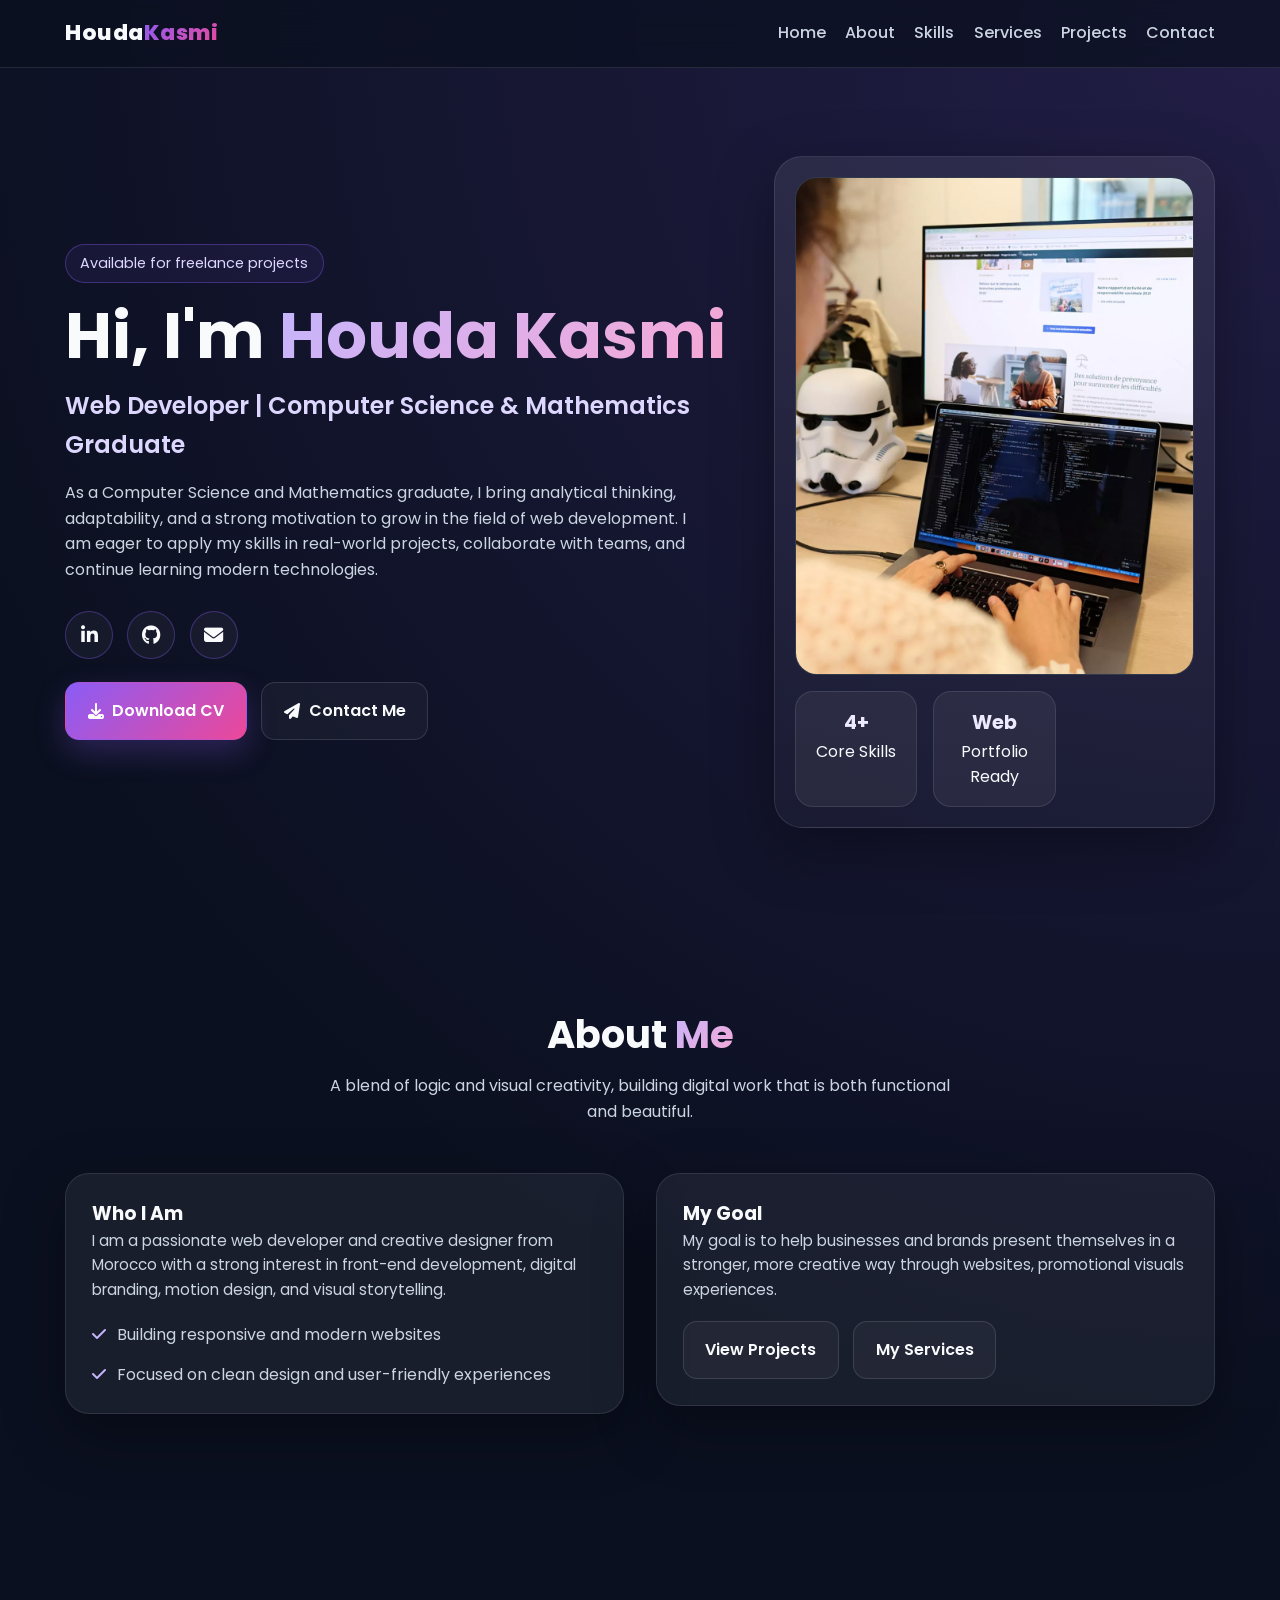
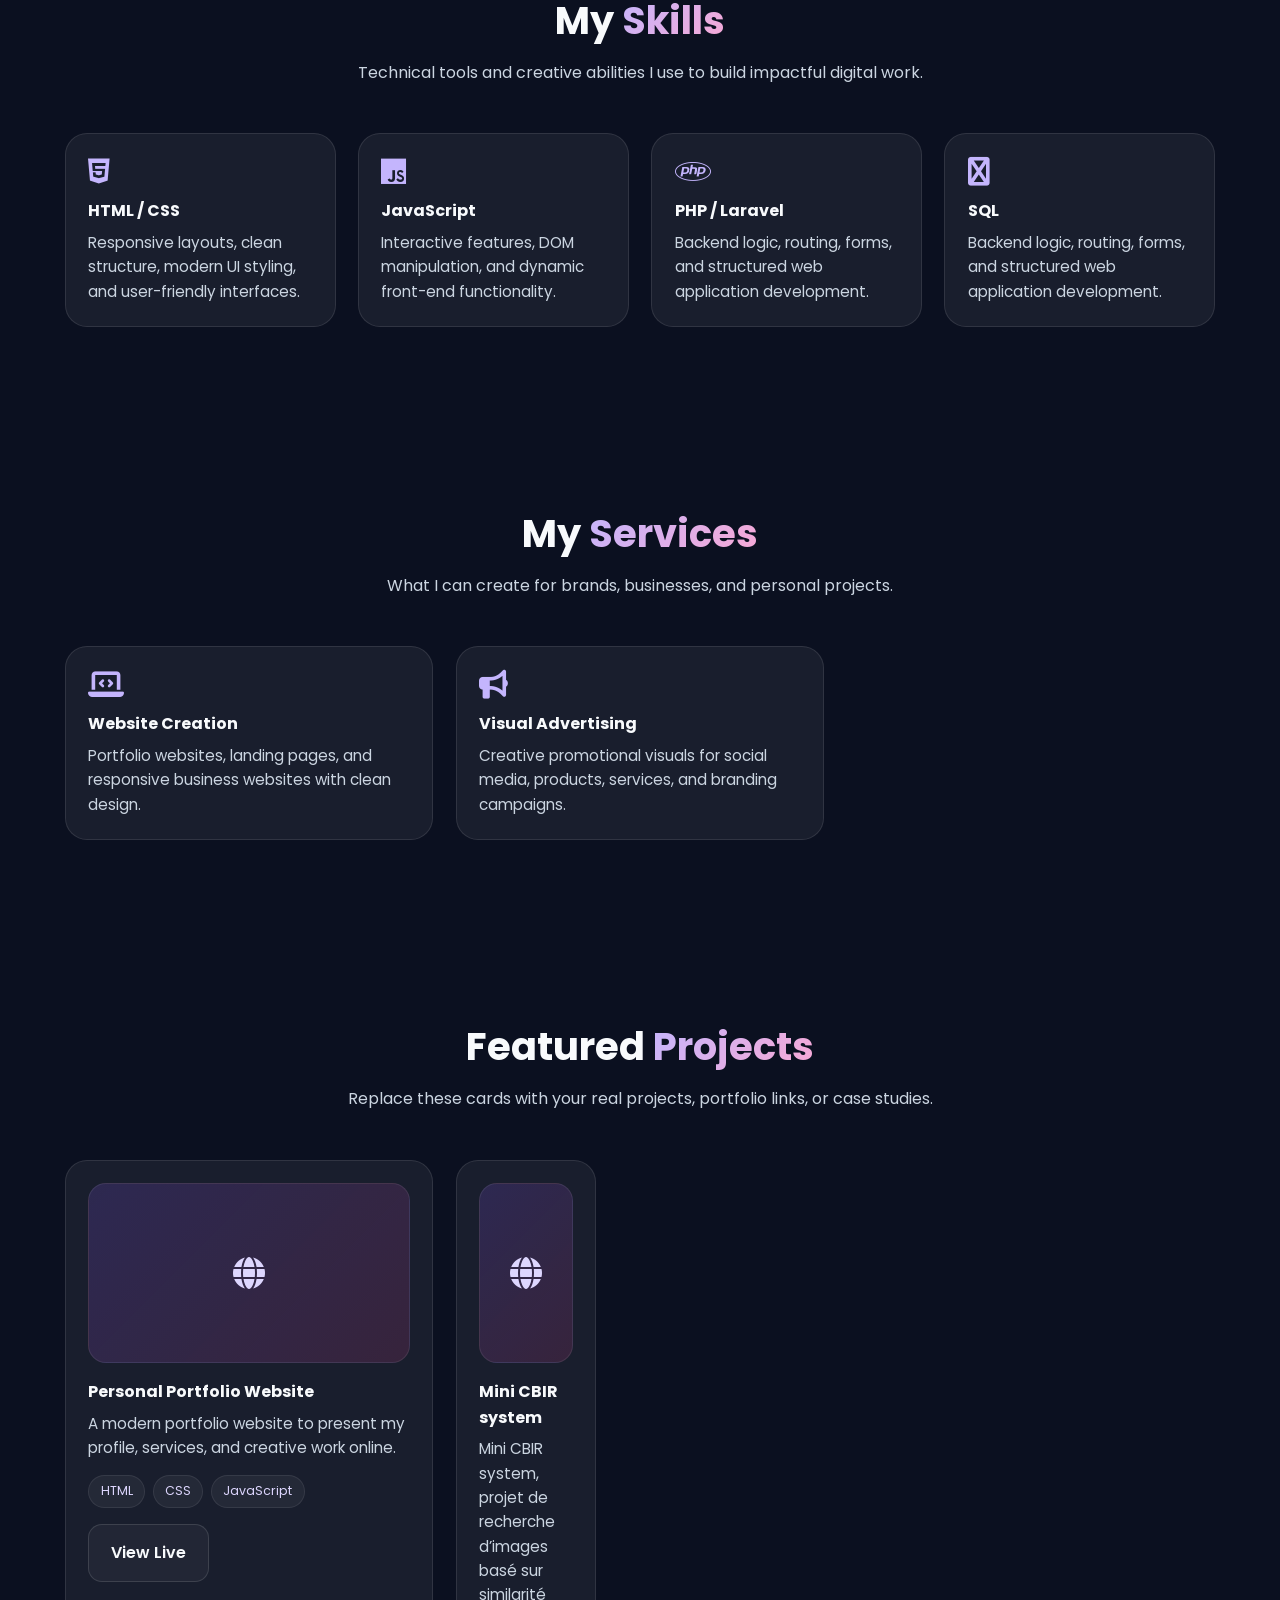
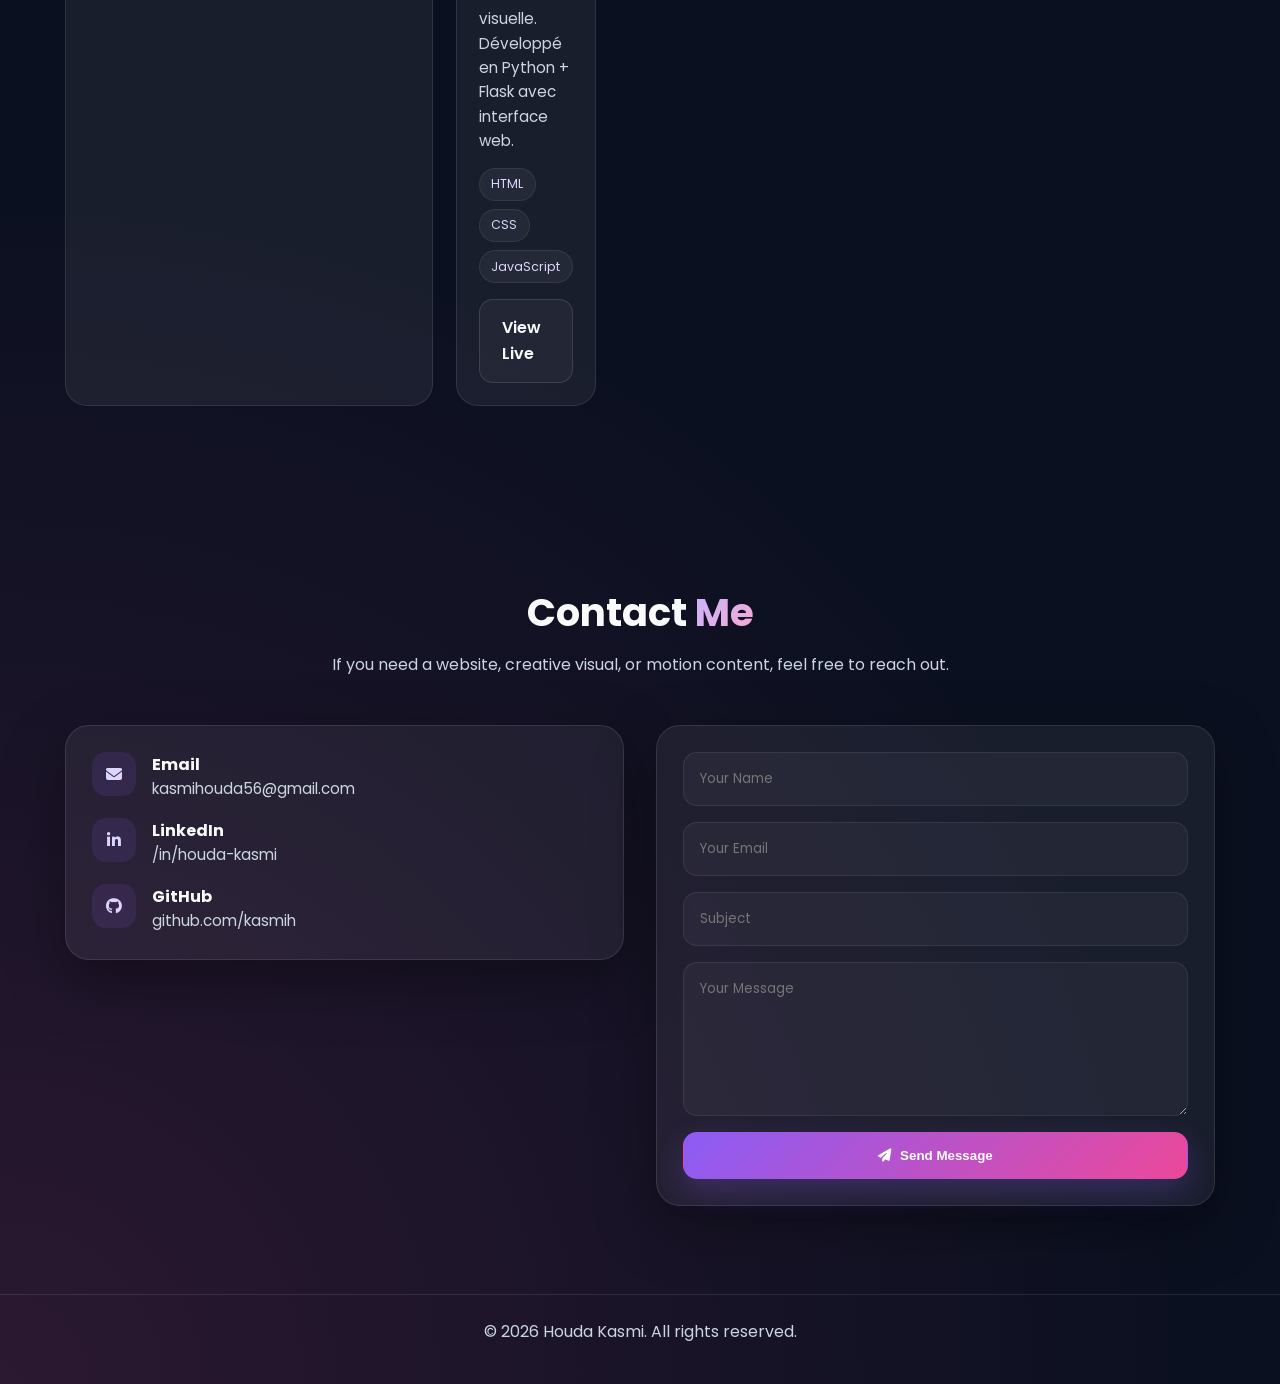
==== index.html @ d80851c8 "Update index.html" ====
<!DOCTYPE html>
<html lang="en">
<head>
  <meta charset="UTF-8" />
  <meta name="viewport" content="width=device-width, initial-scale=1.0" />
  <title>Houda Kasmi | Portfolio</title>
  <link rel="preconnect" href="https://fonts.googleapis.com">
  <link rel="preconnect" href="https://fonts.gstatic.com" crossorigin>
  <link href="https://fonts.googleapis.com/css2?family=Poppins:wght@300;400;500;600;700;800&display=swap" rel="stylesheet">
  <link rel="stylesheet" href="https://cdnjs.cloudflare.com/ajax/libs/font-awesome/6.5.2/css/all.min.css" />
  <style>
    :root {
      --bg: #0b1020;
      --bg-soft: #141b34;
      --card: rgba(255,255,255,0.06);
      --text: #f8fafc;
      --muted: #cbd5e1;
      --accent: #8b5cf6;
      --accent-2: #ec4899;
      --line: rgba(255,255,255,0.1);
      --shadow: 0 20px 60px rgba(0,0,0,0.35);
    }

    * { margin: 0; padding: 0; box-sizing: border-box; }
    html { scroll-behavior: smooth; }
    body {
      font-family: 'Poppins', sans-serif;
      background: radial-gradient(circle at top right, rgba(139,92,246,0.18), transparent 30%),
                  radial-gradient(circle at bottom left, rgba(236,72,153,0.14), transparent 25%),
                  var(--bg);
      color: var(--text);
      line-height: 1.6;
    }

    a { color: inherit; text-decoration: none; }
    img { max-width: 100%; display: block; }

    .container {
      width: min(1150px, 92%);
      margin: 0 auto;
    }

    header {
      position: sticky;
      top: 0;
      z-index: 1000;
      backdrop-filter: blur(14px);
      background: rgba(11,16,32,0.75);
      border-bottom: 1px solid var(--line);
    }

    .navbar {
      display: flex;
      align-items: center;
      justify-content: space-between;
      padding: 1rem 0;
    }

    .logo {
      font-size: 1.35rem;
      font-weight: 800;
      letter-spacing: 0.5px;
    }

    .logo span {
      background: linear-gradient(135deg, var(--accent), var(--accent-2));
      -webkit-background-clip: text;
      -webkit-text-fill-color: transparent;
    }

    nav {
      display: flex;
      gap: 1.2rem;
      flex-wrap: wrap;
    }

    nav a {
      color: var(--muted);
      font-weight: 500;
      transition: 0.3s ease;
    }

    nav a:hover,
    nav a.active {
      color: var(--text);
    }

    section {
      padding: 5.5rem 0;
    }

    .hero {
      min-height: 90vh;
      display: grid;
      grid-template-columns: 1.2fr 0.8fr;
      gap: 3rem;
      align-items: center;
    }

    .eyebrow {
      display: inline-block;
      padding: 0.45rem 0.9rem;
      border: 1px solid rgba(139,92,246,0.35);
      border-radius: 999px;
      color: #ddd6fe;
      background: rgba(139,92,246,0.08);
      font-size: 0.9rem;
      margin-bottom: 1.1rem;
    }

    .hero h1 {
      font-size: clamp(2.2rem, 5vw, 4.5rem);
      line-height: 1.1;
      margin-bottom: 1rem;
    }

    .hero h1 span,
    .gradient-text {
      background: linear-gradient(135deg, #c4b5fd, #f9a8d4);
      -webkit-background-clip: text;
      -webkit-text-fill-color: transparent;
    }

    .hero h3 {
      font-size: clamp(1.1rem, 2vw, 1.5rem);
      color: #ddd6fe;
      font-weight: 600;
      margin-bottom: 1rem;
    }

    .hero p {
      color: var(--muted);
      max-width: 650px;
      margin-bottom: 1.8rem;
      font-size: 1rem;
    }

    .hero-card {
      background: linear-gradient(180deg, rgba(255,255,255,0.08), rgba(255,255,255,0.03));
      border: 1px solid var(--line);
      border-radius: 28px;
      padding: 1.25rem;
      box-shadow: var(--shadow);
    }

    .hero-image {
      aspect-ratio: 4 / 5;
      border-radius: 22px;
      overflow: hidden;
      background: #1e293b;
      border: 1px solid rgba(255,255,255,0.08);
    }

    .hero-image img {
      width: 100%;
      height: 100%;
      object-fit: cover;
    }

    .stats {
      display: grid;
      grid-template-columns: repeat(3, 1fr);
      gap: 1rem;
      margin-top: 1rem;
    }

    .stat {
      background: var(--card);
      border: 1px solid var(--line);
      border-radius: 18px;
      padding: 1rem;
      text-align: center;
    }

    .stat strong {
      display: block;
      font-size: 1.2rem;
      color: #ede9fe;
    }

    .socials, .btn-group {
      display: flex;
      gap: 0.9rem;
      flex-wrap: wrap;
    }

    .socials { margin-bottom: 1.4rem; }

    .socials a {
      width: 48px;
      height: 48px;
      display: inline-flex;
      align-items: center;
      justify-content: center;
      border-radius: 50%;
      border: 1px solid rgba(139,92,246,0.35);
      background: rgba(255,255,255,0.04);
      transition: 0.3s ease;
      font-size: 1.2rem;
    }

    .socials a:hover {
      transform: translateY(-3px);
      background: linear-gradient(135deg, var(--accent), var(--accent-2));
      border-color: transparent;
    }

    .btn {
      display: inline-flex;
      align-items: center;
      justify-content: center;
      gap: 0.55rem;
      padding: 0.95rem 1.35rem;
      border-radius: 14px;
      font-weight: 600;
      border: 1px solid transparent;
      transition: 0.3s ease;
      cursor: pointer;
    }

    .btn-primary {
      background: linear-gradient(135deg, var(--accent), var(--accent-2));
      color: white;
      box-shadow: 0 12px 30px rgba(139,92,246,0.25);
    }

    .btn-primary:hover {
      transform: translateY(-2px);
      box-shadow: 0 18px 35px rgba(139,92,246,0.35);
    }

    .btn-secondary {
      border-color: rgba(255,255,255,0.12);
      background: rgba(255,255,255,0.04);
      color: var(--text);
    }

    .btn-secondary:hover {
      transform: translateY(-2px);
      border-color: rgba(139,92,246,0.35);
    }

    .section-title {
      text-align: center;
      margin-bottom: 3rem;
    }

    .section-title h2 {
      font-size: clamp(1.8rem, 3vw, 2.8rem);
      margin-bottom: 0.5rem;
    }

    .section-title p {
      color: var(--muted);
      max-width: 650px;
      margin: 0 auto;
    }

    .about-grid,
    .contact-grid {
      display: grid;
      grid-template-columns: 1fr 1fr;
      gap: 2rem;
      align-items: start;
    }

    .card {
      background: var(--card);
      border: 1px solid var(--line);
      border-radius: 24px;
      padding: 1.6rem;
      box-shadow: var(--shadow);
    }

    .about-list {
      display: grid;
      gap: 0.9rem;
      margin-top: 1.25rem;
    }

    .about-list li {
      list-style: none;
      color: var(--muted);
      display: flex;
      gap: 0.7rem;
      align-items: flex-start;
    }

    .about-list i { color: #c4b5fd; margin-top: 0.25rem; }

    .skills-grid,
    .services-grid,
    .projects-grid {
      display: grid;
      gap: 1.4rem;
    }

    .skills-grid { grid-template-columns: repeat(4, 1fr); }
    .services-grid { grid-template-columns: repeat(3, 1fr); }
    .projects-grid { grid-template-columns: repeat(3, 1fr); }

    .skill,
    .service,
    .project {
      background: var(--card);
      border: 1px solid var(--line);
      border-radius: 22px;
      padding: 1.4rem;
      transition: 0.3s ease;
    }

    .skill:hover,
    .service:hover,
    .project:hover {
      transform: translateY(-6px);
      border-color: rgba(139,92,246,0.28);
    }

    .skill i,
    .service i {
      font-size: 1.8rem;
      margin-bottom: 0.8rem;
      color: #c4b5fd;
    }

    .skill h4,
    .service h4,
    .project h4 {
      margin-bottom: 0.45rem;
    }

    .skill p,
    .service p,
    .project p,
    .contact-info p,
    .card p {
      color: var(--muted);
      font-size: 0.95rem;
    }

    .project .project-top {
      height: 180px;
      border-radius: 18px;
      background: linear-gradient(135deg, rgba(139,92,246,0.18), rgba(236,72,153,0.14));
      border: 1px solid rgba(255,255,255,0.08);
      display: flex;
      align-items: center;
      justify-content: center;
      margin-bottom: 1rem;
      font-size: 2rem;
      color: #ddd6fe;
    }

    .project-tags {
      display: flex;
      flex-wrap: wrap;
      gap: 0.5rem;
      margin: 0.9rem 0 1rem;
    }

    .tag {
      padding: 0.35rem 0.7rem;
      border-radius: 999px;
      font-size: 0.78rem;
      background: rgba(255,255,255,0.05);
      border: 1px solid rgba(255,255,255,0.08);
      color: #ddd6fe;
    }

    .contact-info {
      display: grid;
      gap: 1rem;
    }

    .contact-item {
      display: flex;
      gap: 1rem;
      align-items: flex-start;
    }

    .contact-item i {
      width: 44px;
      height: 44px;
      display: inline-flex;
      align-items: center;
      justify-content: center;
      border-radius: 14px;
      background: rgba(139,92,246,0.12);
      color: #ddd6fe;
      flex-shrink: 0;
    }

    .contact-form {
      display: grid;
      gap: 1rem;
    }

    .contact-form input,
    .contact-form textarea {
      width: 100%;
      padding: 1rem;
      border-radius: 14px;
      border: 1px solid rgba(255,255,255,0.08);
      background: rgba(255,255,255,0.04);
      color: var(--text);
      font-family: inherit;
      outline: none;
    }

    .contact-form input:focus,
    .contact-form textarea:focus {
      border-color: rgba(139,92,246,0.45);
    }

    footer {
      border-top: 1px solid var(--line);
      padding: 1.5rem 0 2.5rem;
      color: var(--muted);
      text-align: center;
    }

    @media (max-width: 992px) {
      .hero,
      .about-grid,
      .contact-grid,
      .skills-grid,
      .services-grid,
      .projects-grid {
        grid-template-columns: 1fr 1fr;
      }

      .hero { gap: 2rem; }
    }

    @media (max-width: 768px) {
      nav { display: none; }

      .hero,
      .about-grid,
      .contact-grid,
      .skills-grid,
      .services-grid,
      .projects-grid,
      .stats {
        grid-template-columns: 1fr;
      }

      .hero {
        min-height: auto;
        padding-top: 1rem;
      }

      .hero-card { order: -1; }

      section { padding: 4rem 0; }
    }
  </style>
</head>
<body>
  <header>
    <div class="container navbar">
      <a href="#home" class="logo">Houda<span>Kasmi</span></a>
      <nav>
        <a href="#home">Home</a>
        <a href="#about">About</a>
        <a href="#skills">Skills</a>
        <a href="#services">Services</a>
        <a href="#projects">Projects</a>
        <a href="#contact">Contact</a>
      </nav>
    </div>
  </header>

  <main>
    <section class="container hero" id="home">
      <div>
        <span class="eyebrow">Available for freelance projects</span>
        <h1>Hi, I'm <span>Houda Kasmi</span></h1>
        <h3>Web Developer | Computer Science & Mathematics Graduate</h3>
        <p>
          As a Computer Science and Mathematics graduate, I bring analytical thinking, adaptability,
           and a strong motivation to grow in the field of web development. I am eager to apply my skills
            in real-world projects, collaborate with teams, and continue learning modern technologies.
        </p>

        <div class="socials">
          <a href="https://www.linkedin.com/" target="_blank" rel="noopener noreferrer" aria-label="LinkedIn"><i class="fa-brands fa-linkedin-in"></i></a>
          <a href="https://github.com/kasmih" target="_blank" rel="noopener noreferrer" aria-label="GitHub"><i class="fa-brands fa-github"></i></a>
          <a href="kasmi.hoda@gmail.com" aria-label="Email"><i class="fa-solid fa-envelope"></i></a>
        </div>

        <div class="btn-group">
          <a href="kasmihouda-CV.pdf" download="kasmihouda-CV.pdf" class="btn btn-primary">
            <i class="fa-solid fa-download"></i> Download CV
          </a>
          <a href="#contact" class="btn btn-secondary">
            <i class="fa-solid fa-paper-plane"></i> Contact Me
          </a>
        </div>
      </div>

      <div class="hero-card">
        <div class="hero-image">
          <img src="image.jpg" alt="Houda">
        </div>
        <div class="stats">
          <div class="stat">
            <strong>4+</strong>
            <span>Core Skills</span>
          </div>
          
          <div class="stat">
            <strong>Web</strong>
            <span>Portfolio Ready</span>
          </div>
        </div>
      </div>
    </section>

    <section id="about">
      <div class="container">
        <div class="section-title">
          <h2>About <span class="gradient-text">Me</span></h2>
          <p>A blend of logic and visual creativity, building digital work that is both functional and beautiful.</p>
        </div>

        <div class="about-grid">
          <div class="card">
            <h3>Who I Am</h3>
            <p>
              I am a passionate web developer and creative designer from Morocco with a strong interest in
              front-end development, digital branding, motion design, and visual storytelling.
            </p>
            <ul class="about-list">
              <li><i class="fa-solid fa-check"></i> Building responsive and modern websites</li>
              <li><i class="fa-solid fa-check"></i> Focused on clean design and user-friendly experiences</li>
            </ul>
          </div>

          <div class="card">
            <h3>My Goal</h3>
            <p>
              My goal is to help businesses and brands present themselves in a stronger, more creative way through
              websites, promotional visuals experiences.
            </p>
            <div class="btn-group" style="margin-top: 1.2rem;">
              <a href="#projects" class="btn btn-secondary">View Projects</a>
              <a href="#services" class="btn btn-secondary">My Services</a>
            </div>
          </div>
        </div>
      </div>
    </section>

    <section id="skills">
      <div class="container">
        <div class="section-title">
          <h2>My <span class="gradient-text">Skills</span></h2>
          <p>Technical tools and creative abilities I use to build impactful digital work.</p>
        </div>

        <div class="skills-grid">
          <div class="skill">
            <i class="fa-brands fa-html5"></i>
            <h4>HTML / CSS</h4>
            <p>Responsive layouts, clean structure, modern UI styling, and user-friendly interfaces.</p>
          </div>
          <div class="skill">
            <i class="fa-brands fa-js"></i>
            <h4>JavaScript</h4>
            <p>Interactive features, DOM manipulation, and dynamic front-end functionality.</p>
          </div>
          <div class="skill">
            <i class="fa-brands fa-php"></i>
            <h4>PHP / Laravel</h4>
            <p>Backend logic, routing, forms, and structured web application development.</p>
          </div>

          <div class="skill">
            <i class="fa-brands fa-database"></i>
            <h4>SQL</h4>
            <p>Backend logic, routing, forms, and structured web application development.</p>
          </div>
        </div>
      </div>
    </section>

    <section id="services">
      <div class="container">
        <div class="section-title">
          <h2>My <span class="gradient-text">Services</span></h2>
          <p>What I can create for brands, businesses, and personal projects.</p>
        </div>

        <div class="services-grid">
          <div class="service">
            <i class="fa-solid fa-laptop-code"></i>
            <h4>Website Creation</h4>
            <p>Portfolio websites, landing pages, and responsive business websites with clean design.</p>
          </div>
          <div class="service">
            <i class="fa-solid fa-bullhorn"></i>
            <h4>Visual Advertising</h4>
            <p>Creative promotional visuals for social media, products, services, and branding campaigns.</p>
          </div>
          
        </div>
      </div>
    </section>

    <section id="projects">
      <div class="container">
        <div class="section-title">
          <h2>Featured <span class="gradient-text">Projects</span></h2>
          <p>Replace these cards with your real projects, portfolio links, or case studies.</p>
        </div>

        <div class="projects-grid">
          <div class="project">
            <div class="project-top"><i class="fa-solid fa-globe"></i></div>
            <h4>Personal Portfolio Website</h4>
            <p>A modern portfolio website to present my profile, services, and creative work online.</p>
            <div class="project-tags">
              <span class="tag">HTML</span>
              <span class="tag">CSS</span>
              <span class="tag">JavaScript</span>
            </div>
            <a href="https://kasmih.github.io/portfolio/" target="_blank" rel="noopener noreferrer" class="btn btn-secondary">View Live</a>
          </div>

          <div class="projects-grid">
          <div class="project">
            <div class="project-top"><i class="fa-solid fa-globe"></i></div>
            <h4>Mini CBIR system</h4>
            <p>Mini CBIR system, projet de recherche d’images basé sur similarité visuelle. Développé en Python + Flask avec interface web.</p>
            <div class="project-tags">
              <span class="tag">HTML</span>
              <span class="tag">CSS</span>
              <span class="tag">JavaScript</span>
            </div>
            <a href="https://kasmih.github.io/mini-CBIR/" target="_blank" rel="noopener noreferrer" class="btn btn-secondary">View Live</a>
          </div>

        </div>
      </div>
    </section>

    <section id="contact">
      <div class="container">
        <div class="section-title">
          <h2>Contact <span class="gradient-text">Me</span></h2>
          <p>If you need a website, creative visual, or motion content, feel free to reach out.</p>
        </div>

        <div class="contact-grid">
          <div class="card contact-info">
            <div class="contact-item">
              <i class="fa-solid fa-envelope"></i>
              <div>
                <h4>Email</h4>
                <p>kasmihouda56@gmail.com</p>
              </div>
            </div>
            <div class="contact-item">
              <i class="fa-brands fa-linkedin-in"></i>
              <div>
                <h4>LinkedIn</h4>
                <p>/in/houda-kasmi</p>
              </div>
            </div>
            <div class="contact-item">
              <i class="fa-brands fa-github"></i>
              <div>
                <h4>GitHub</h4>
                <p>github.com/kasmih</p>
              </div>
            </div>
          </div>

          <div class="card">
            <form class="contact-form">
              <input type="text" placeholder="Your Name" required>
              <input type="email" placeholder="Your Email" required>
              <input type="text" placeholder="Subject">
              <textarea rows="6" placeholder="Your Message"></textarea>
              <button type="submit" class="btn btn-primary">
                <i class="fa-solid fa-paper-plane"></i> Send Message
              </button>
            </form>
          </div>
        </div>
      </div>
    </section>
  </main>

  <footer>
    <div class="container">
      <p>© 2026 Houda Kasmi. All rights reserved.</p>
    </div>
  </footer>
</body>
</html>
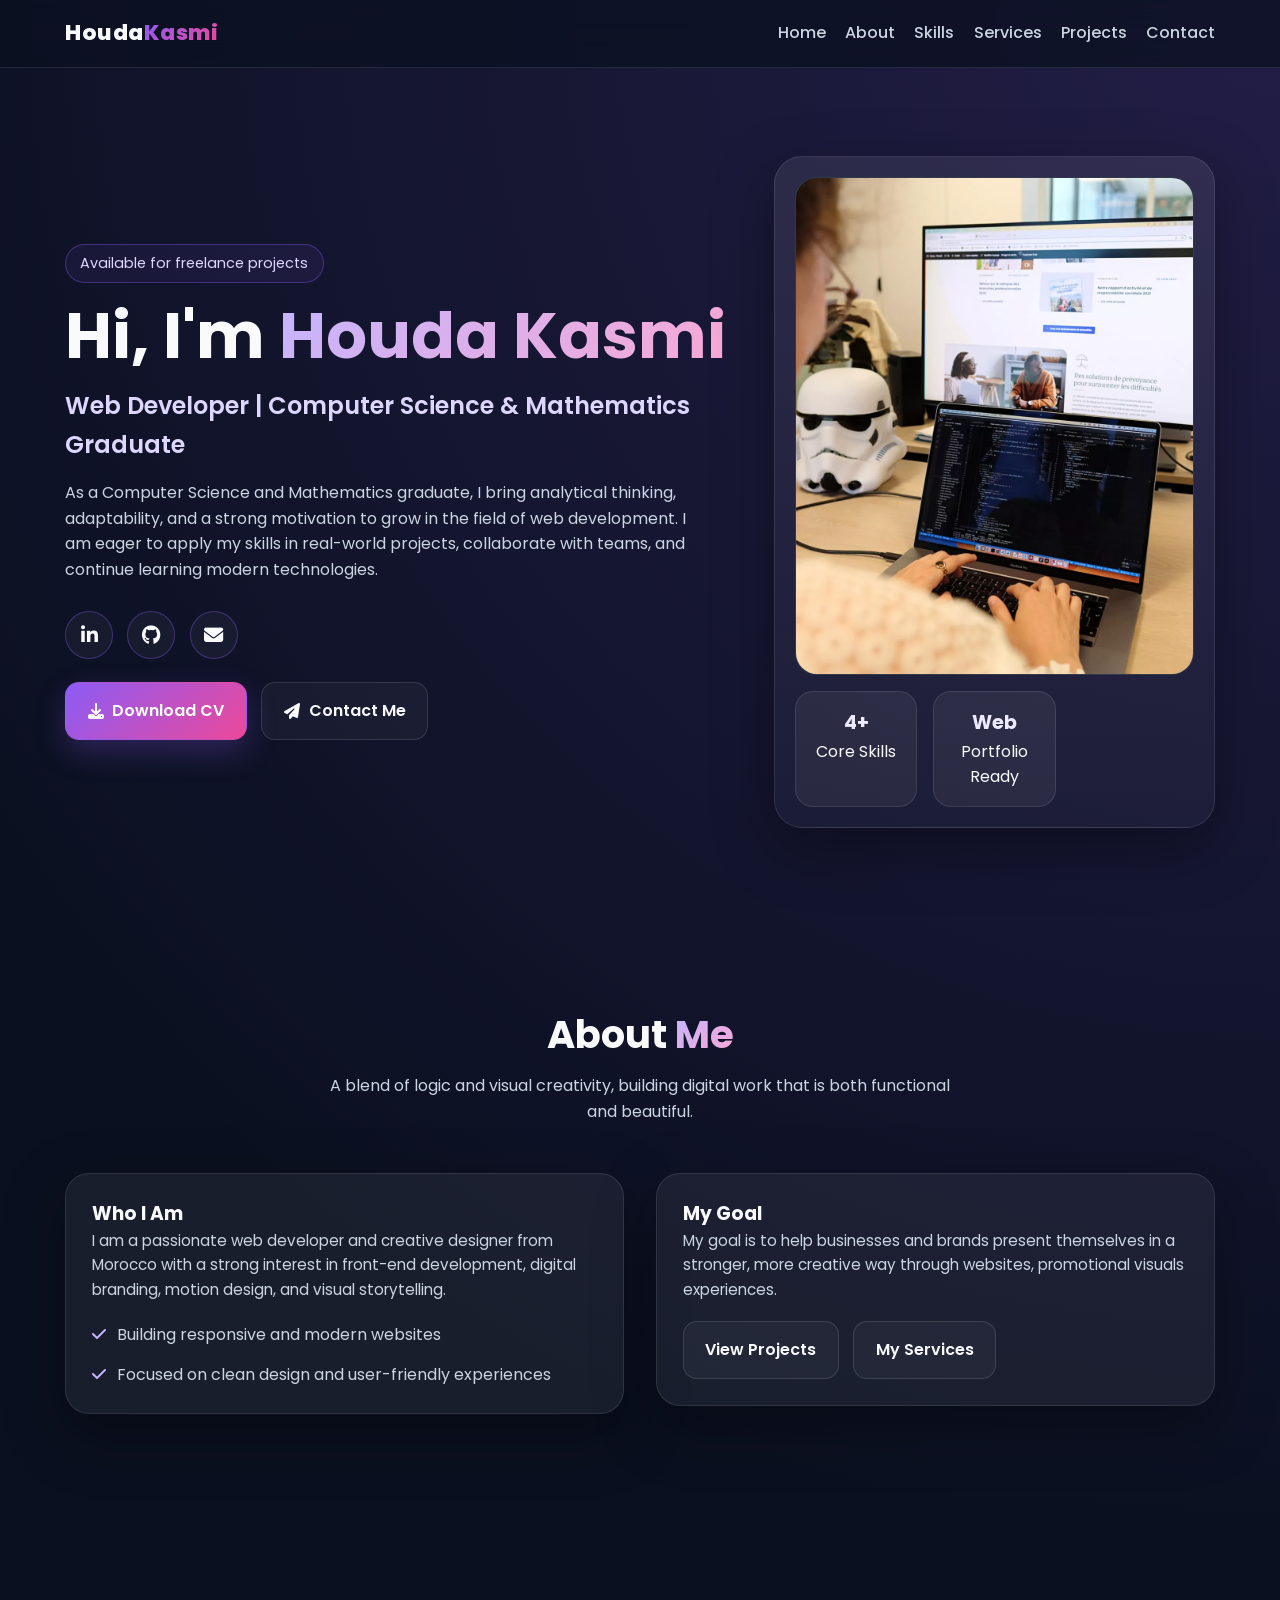
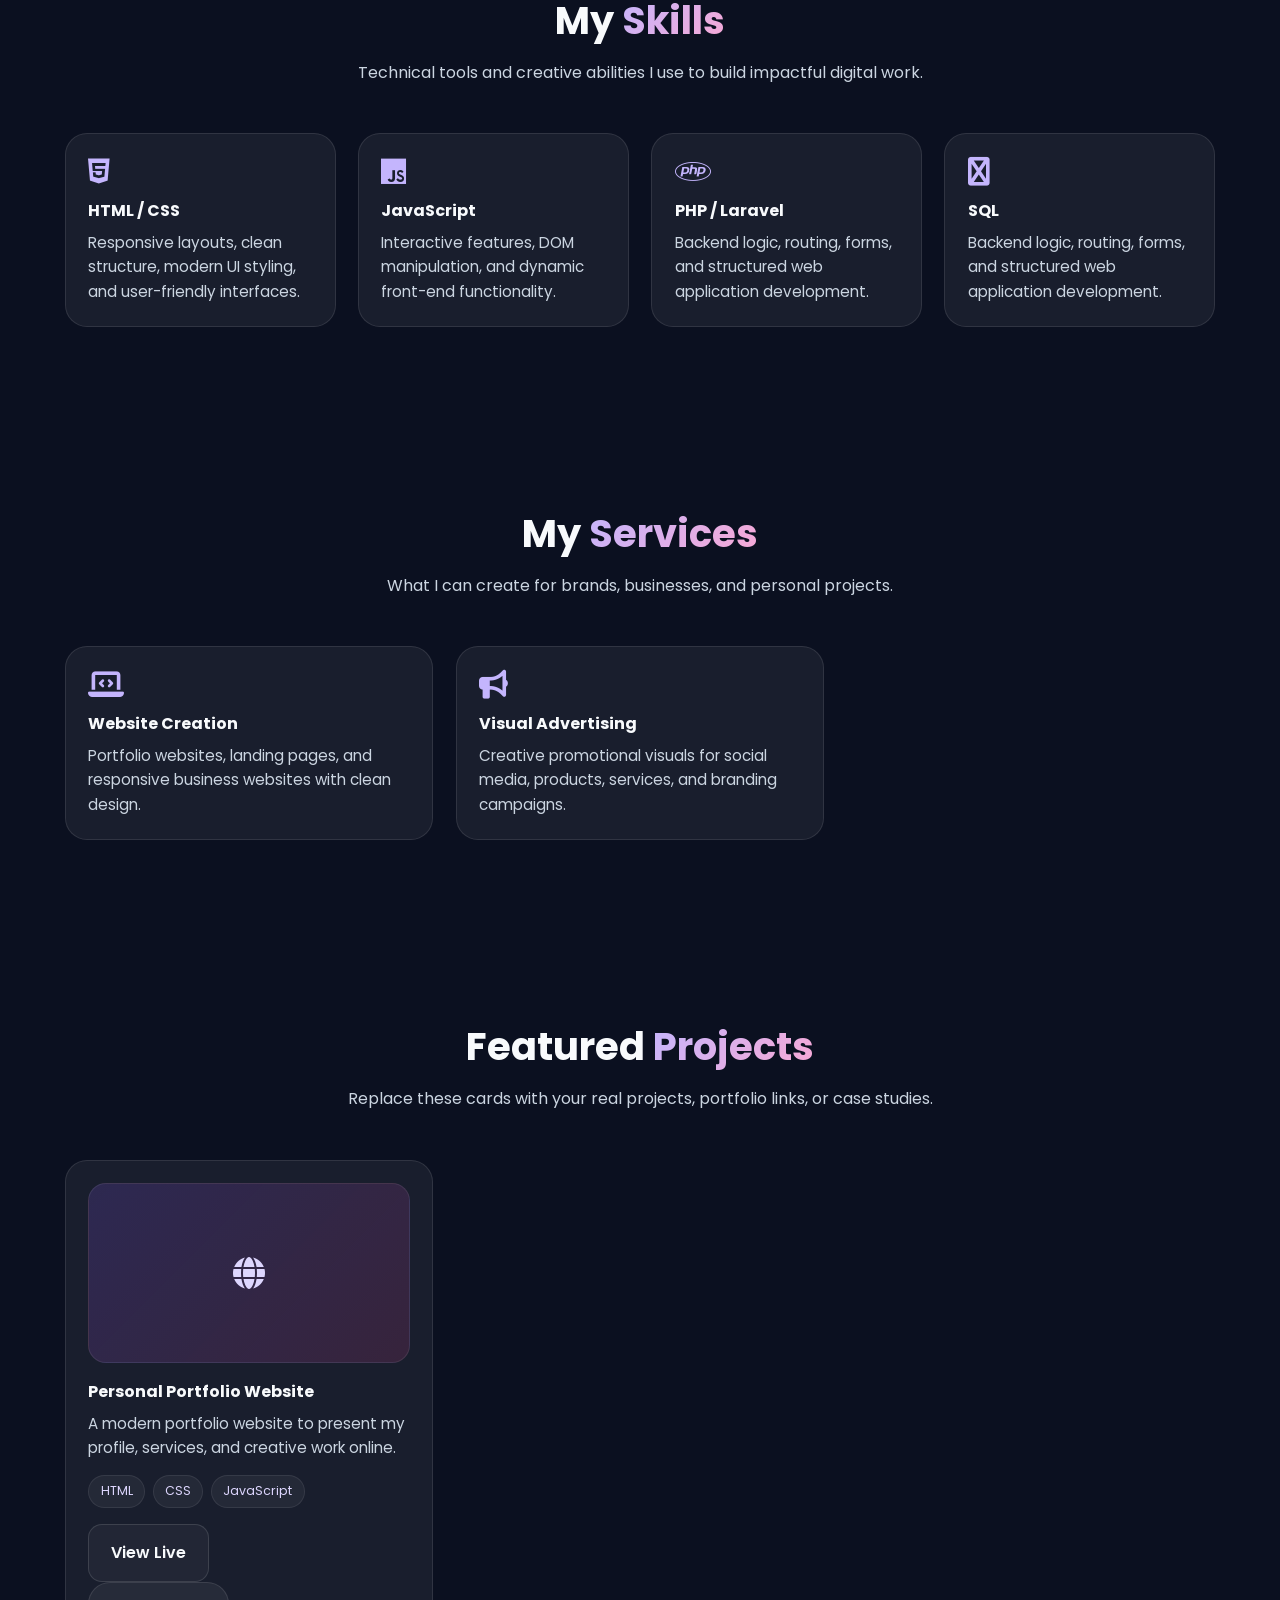
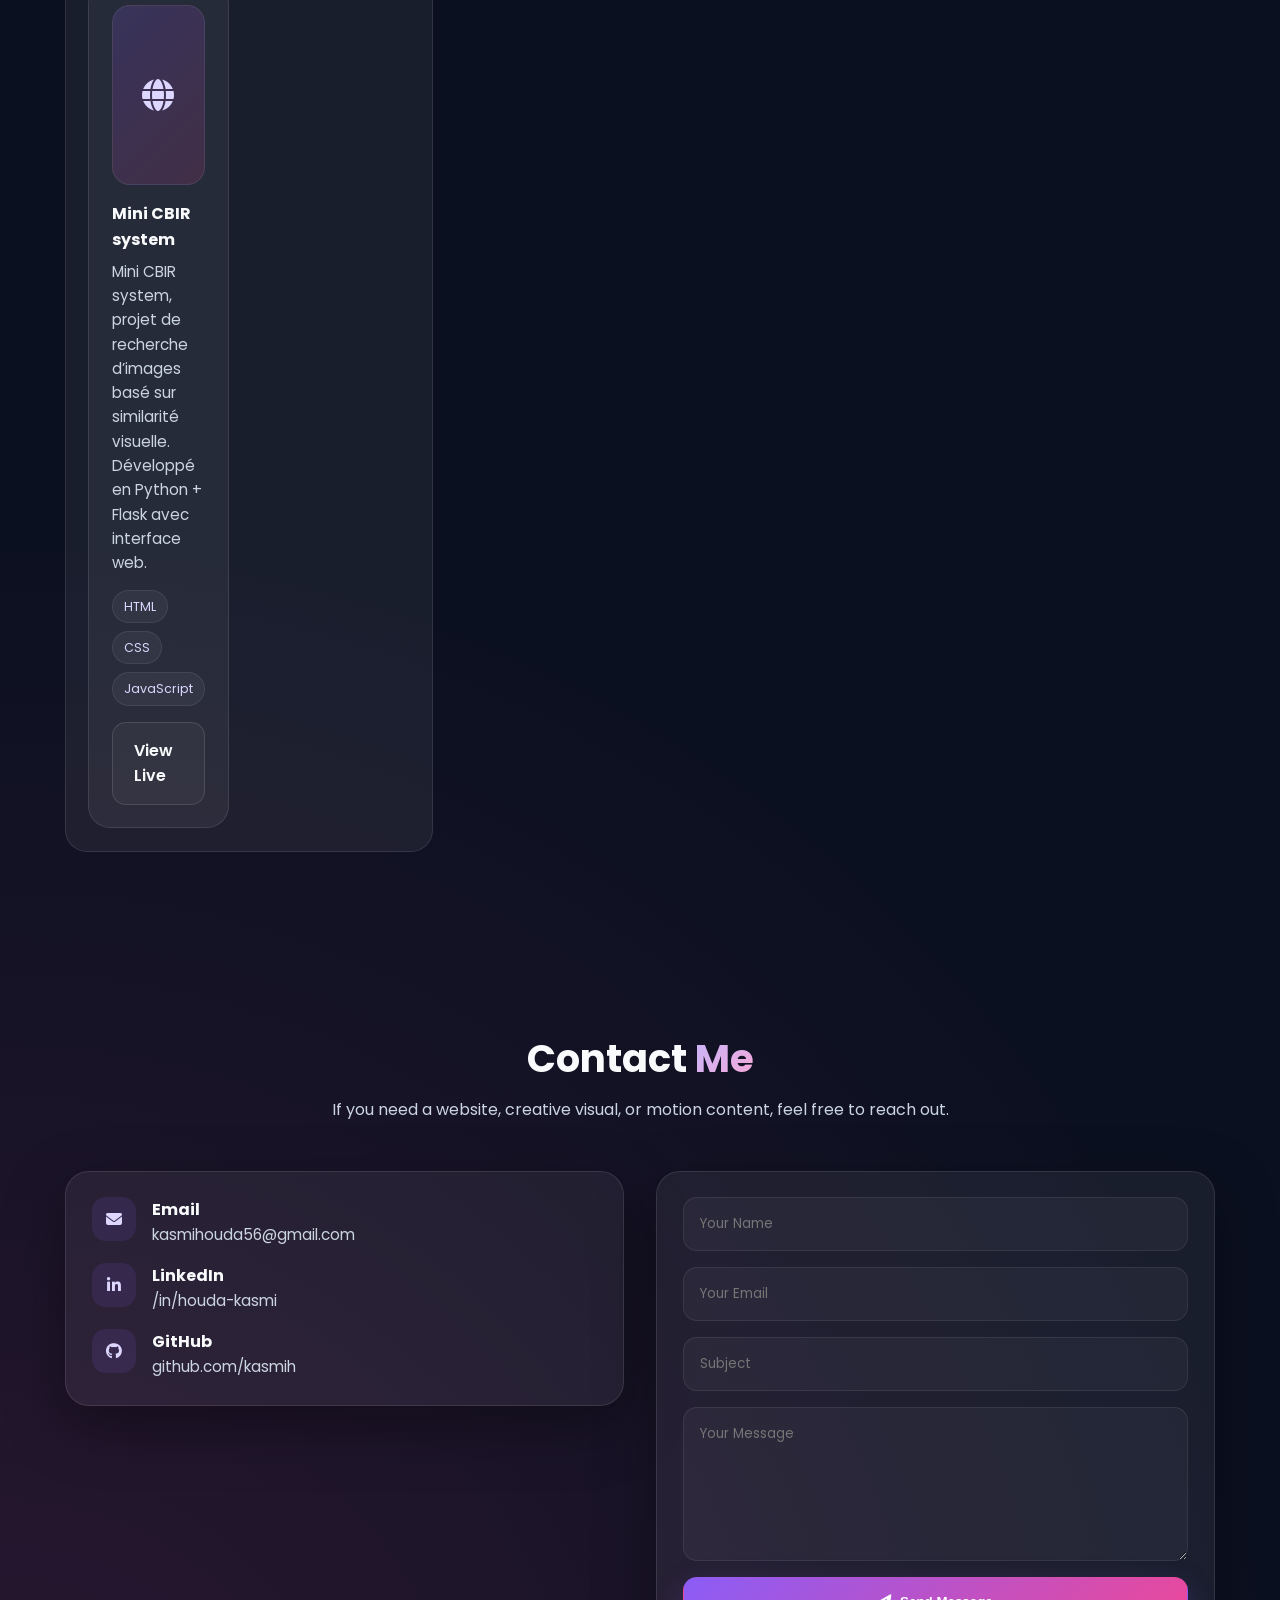
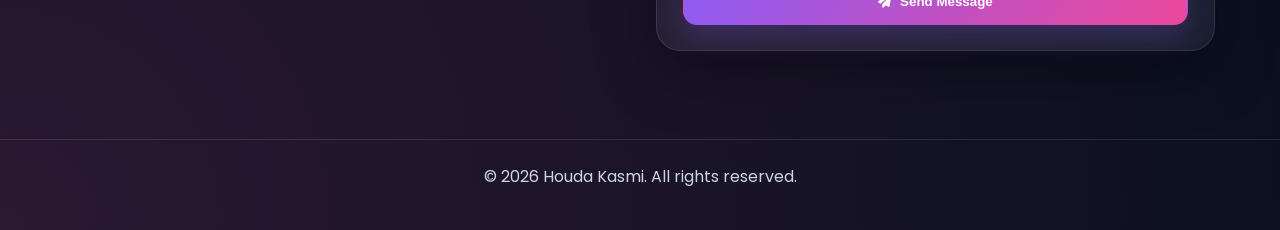
==== commit 5d79187d: "Update index.html" ====
--- a/index.html
+++ b/index.html
@@ -352,6 +352,13 @@
       color: #ddd6fe;
     }
 
+    .featured-projects {
+  display: grid;
+  grid-template-columns: repeat(auto-fit, minmax(280px, 1fr));
+  gap: 24px;
+  padding: 40px;
+}
+
     .project-tags {
       display: flex;
       flex-wrap: wrap;
@@ -627,9 +634,7 @@
               <span class="tag">JavaScript</span>
             </div>
             <a href="https://kasmih.github.io/portfolio/" target="_blank" rel="noopener noreferrer" class="btn btn-secondary">View Live</a>
-          </div>
-
-          <div class="projects-grid">
+         <div class="projects-grid">
           <div class="project">
             <div class="project-top"><i class="fa-solid fa-globe"></i></div>
             <h4>Mini CBIR system</h4>
@@ -641,8 +646,11 @@
             </div>
             <a href="https://kasmih.github.io/mini-CBIR/" target="_blank" rel="noopener noreferrer" class="btn btn-secondary">View Live</a>
           </div>
-
-        </div>
+          </div>
+
+          
+
+      
       </div>
     </section>
 
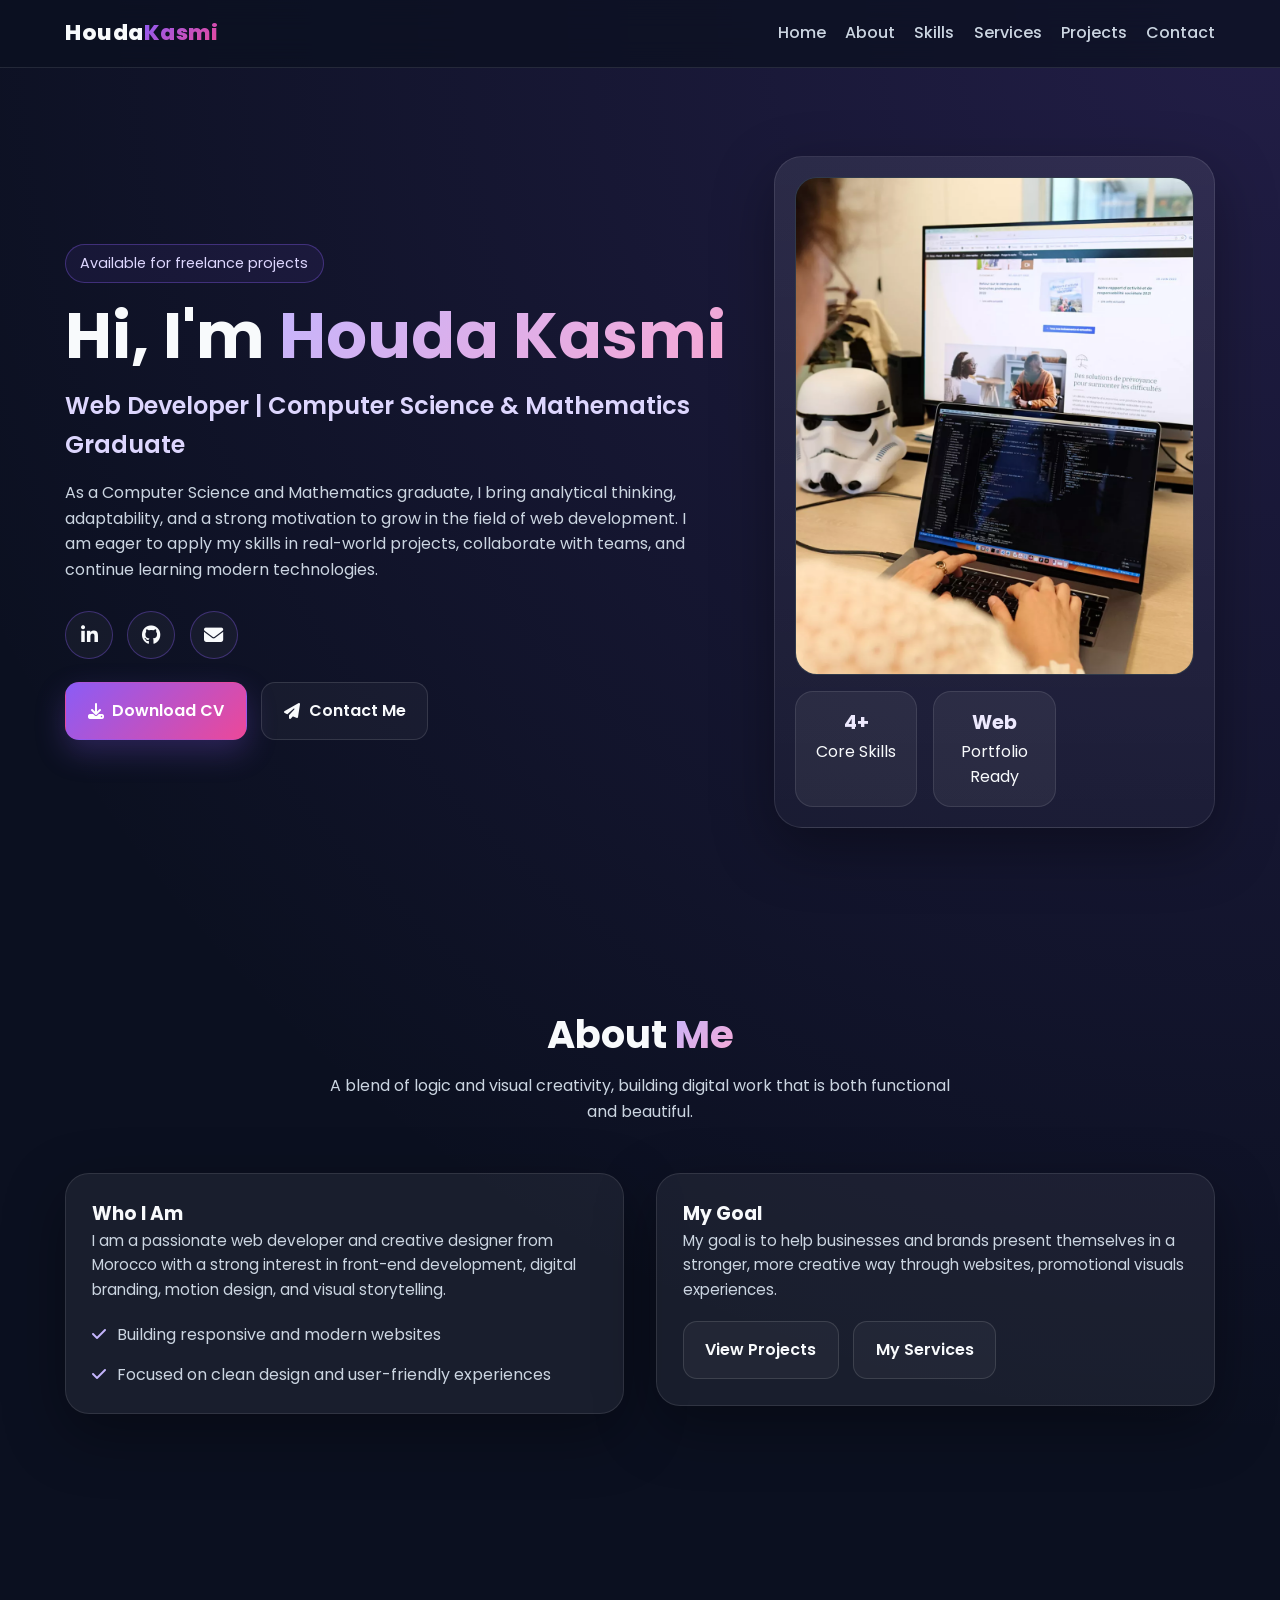
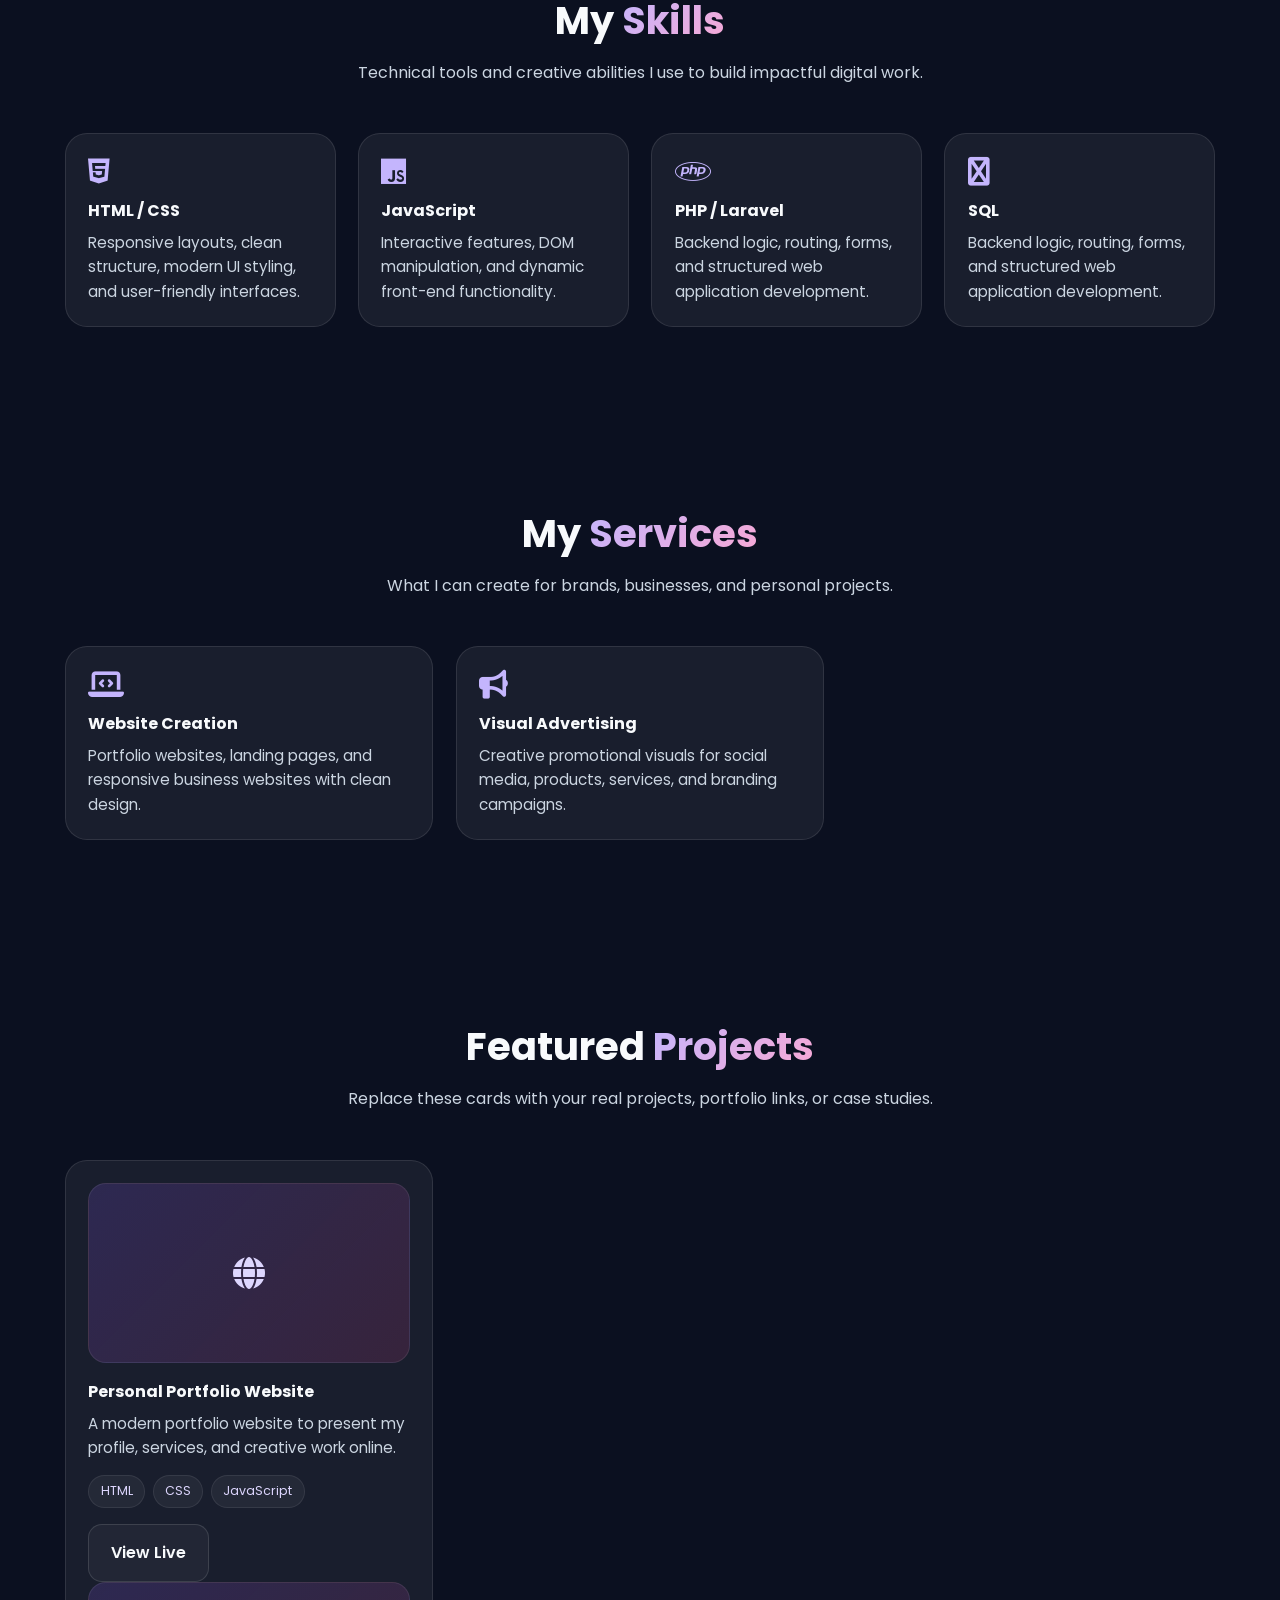
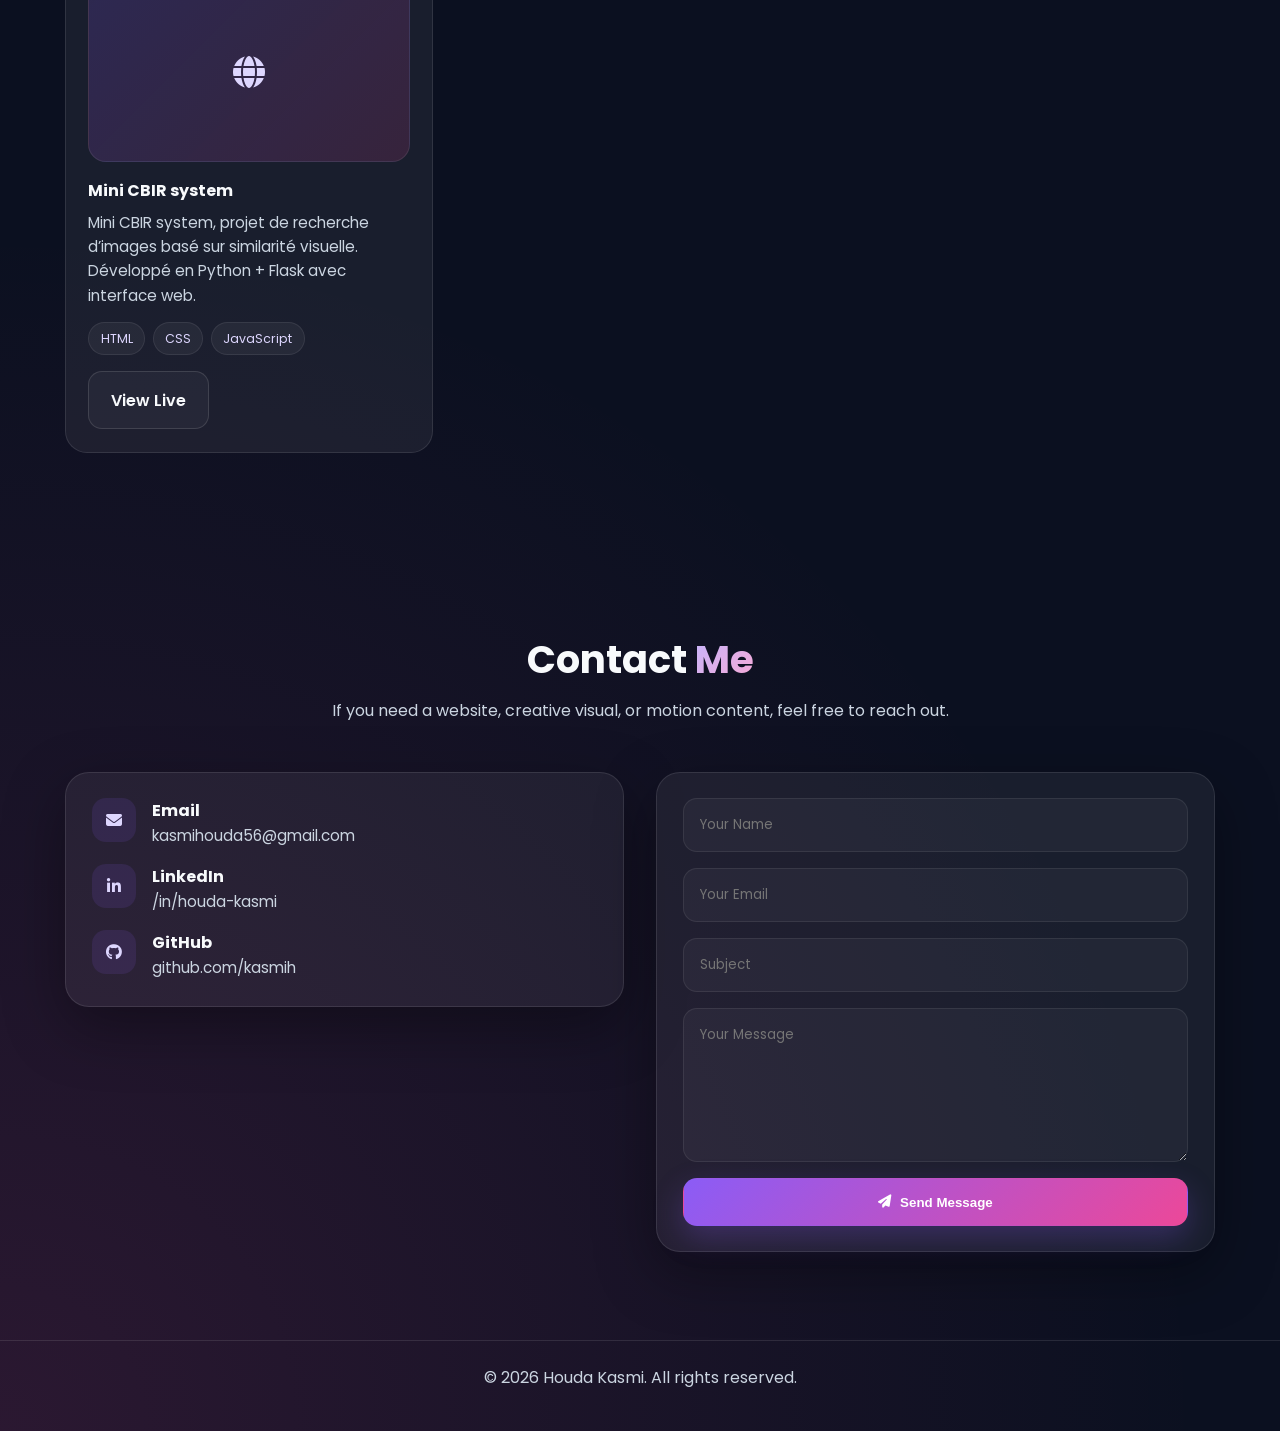
==== commit 00ca6be7: "Update print statement from 'Hello' to 'Goodbye'" ====
--- a/index.html
+++ b/index.html
@@ -634,8 +634,7 @@
               <span class="tag">JavaScript</span>
             </div>
             <a href="https://kasmih.github.io/portfolio/" target="_blank" rel="noopener noreferrer" class="btn btn-secondary">View Live</a>
-         <div class="projects-grid">
-          <div class="project">
+         
             <div class="project-top"><i class="fa-solid fa-globe"></i></div>
             <h4>Mini CBIR system</h4>
             <p>Mini CBIR system, projet de recherche d’images basé sur similarité visuelle. Développé en Python + Flask avec interface web.</p>
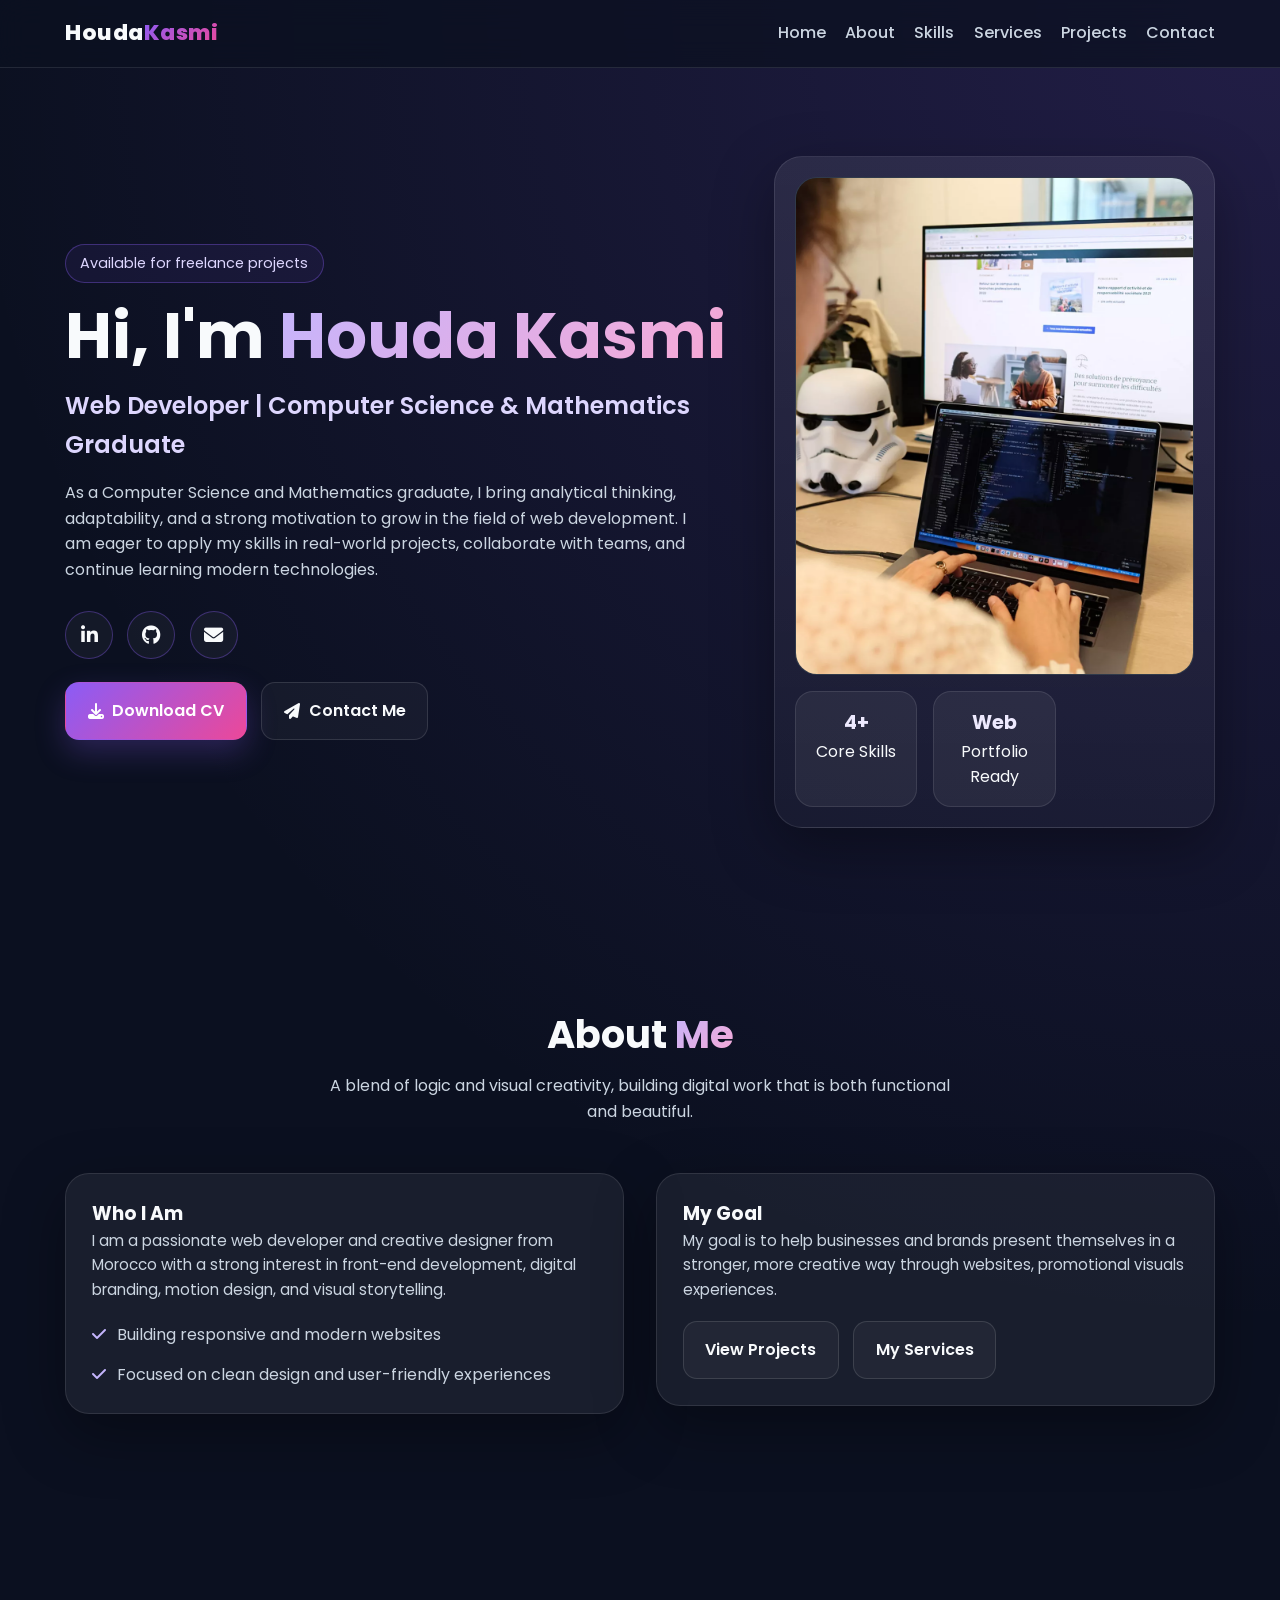
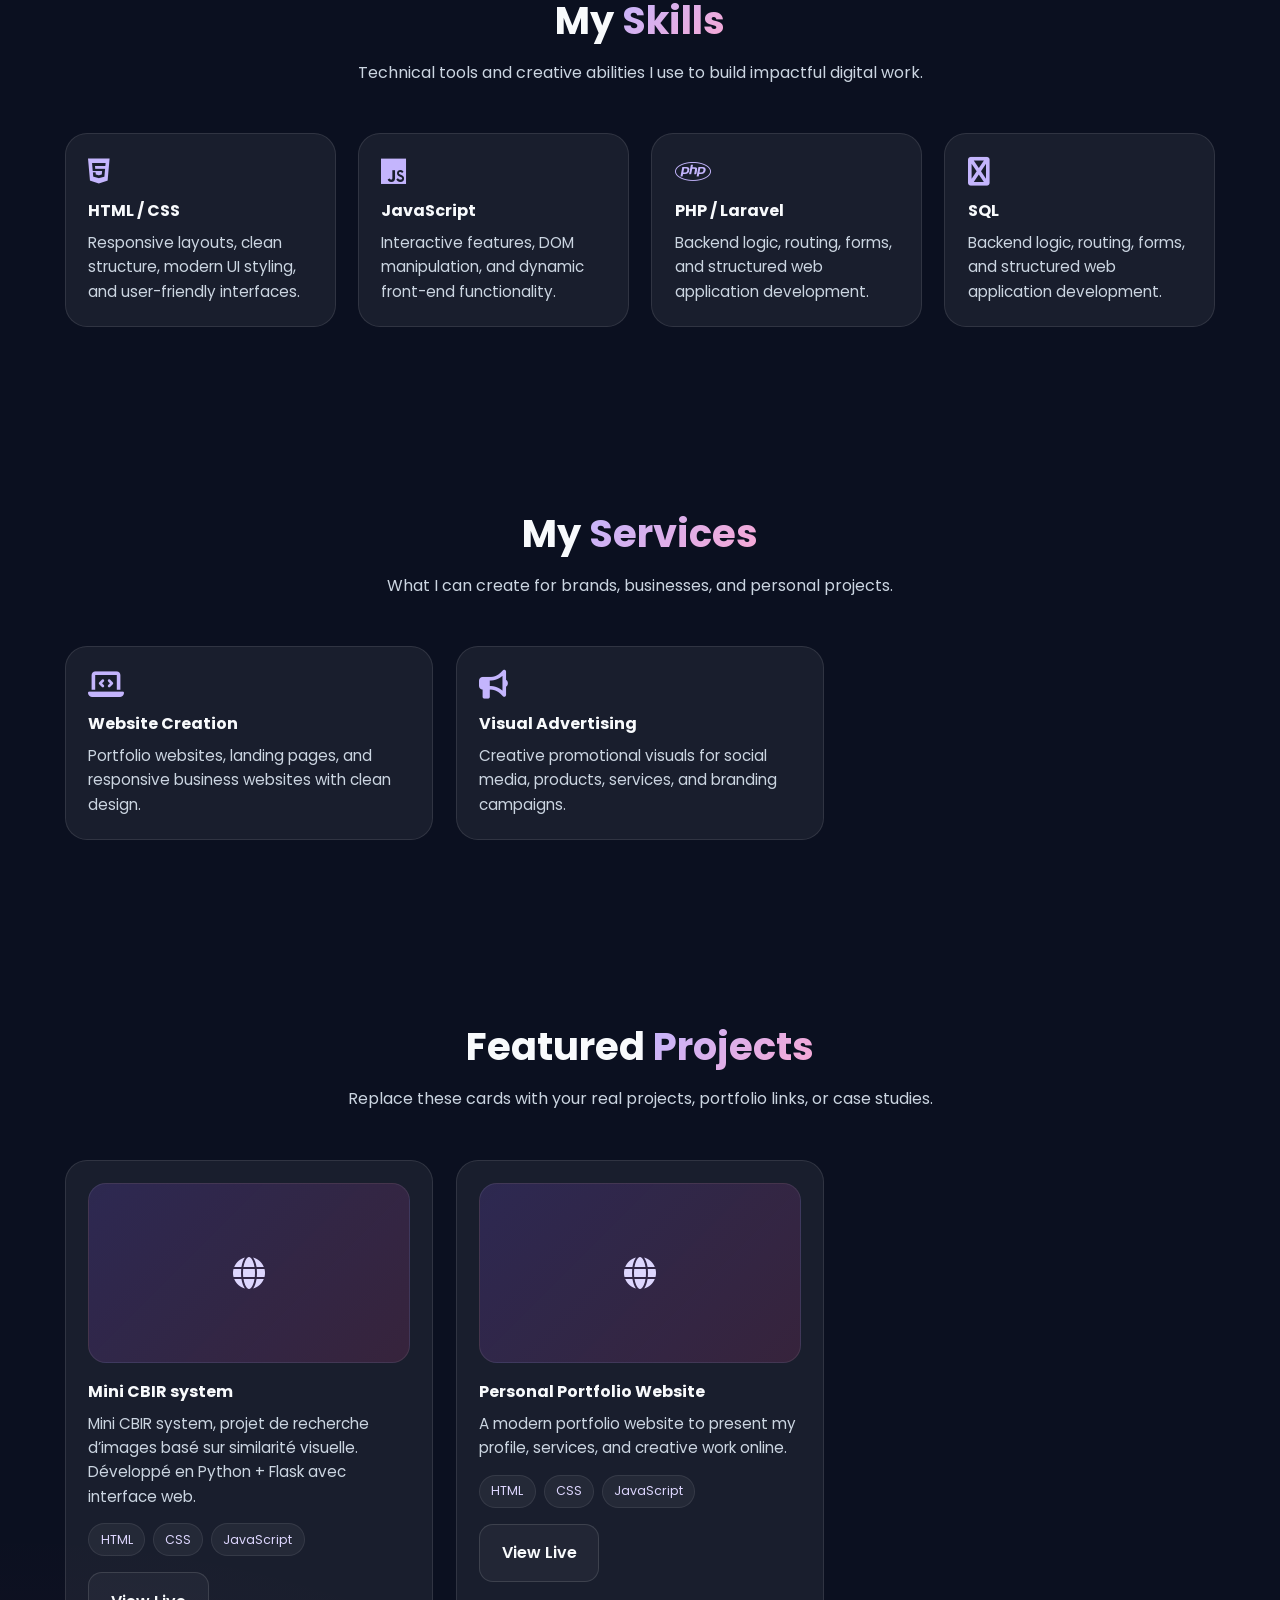
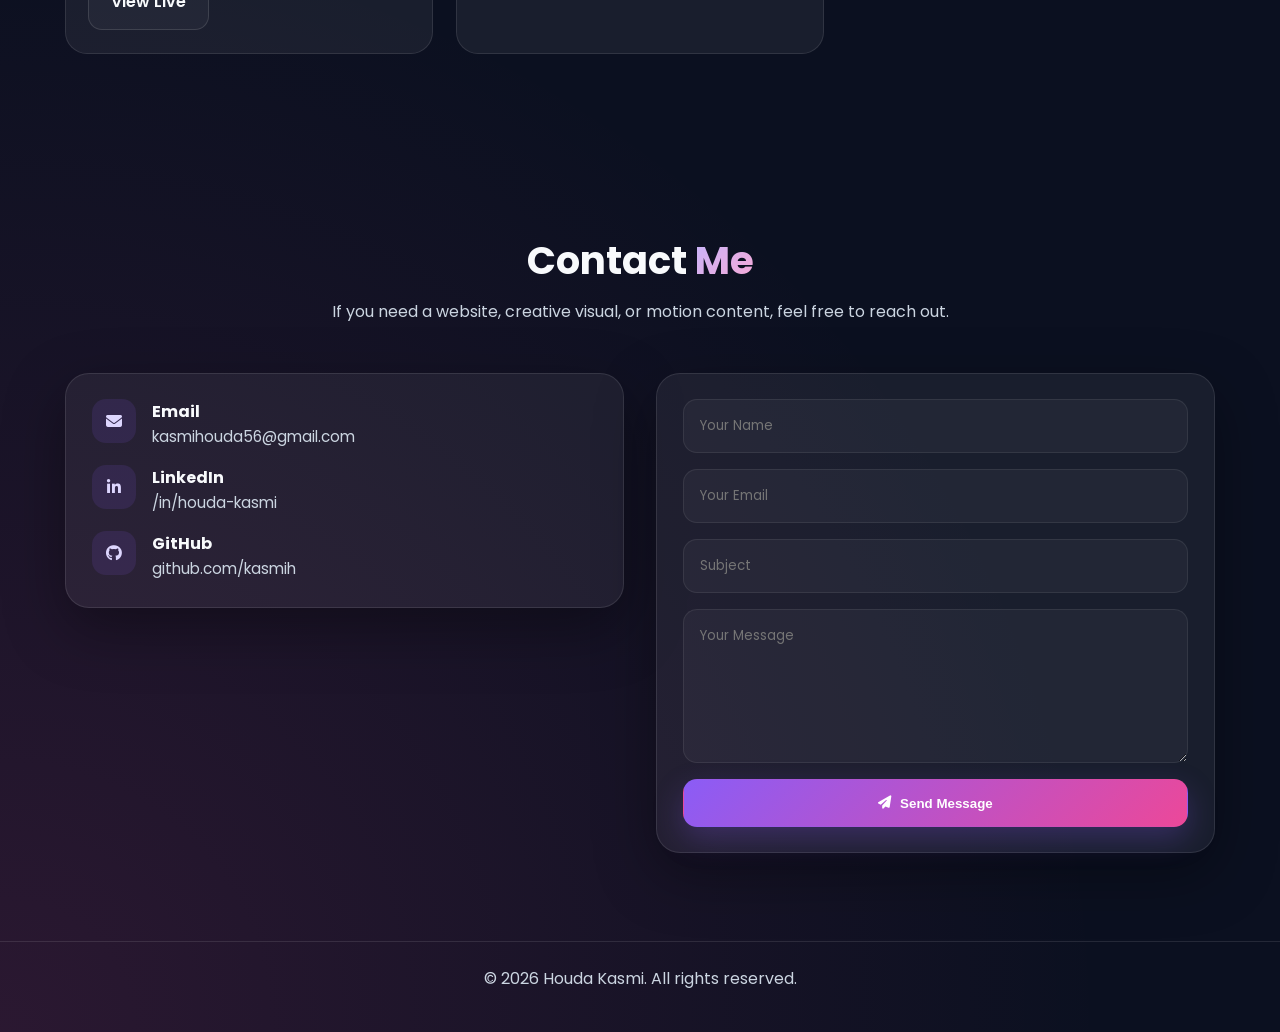
==== commit 33ef364d: "Change greeting from 'Hello' to 'Goodbye'" ====
--- a/index.html
+++ b/index.html
@@ -624,6 +624,17 @@
         </div>
 
         <div class="projects-grid">
+         <div class="project">
+          <div class="project-top"><i class="fa-solid fa-globe"></i></div>
+            <h4>Mini CBIR system</h4>
+            <p>Mini CBIR system, projet de recherche d’images basé sur similarité visuelle. Développé en Python + Flask avec interface web.</p>
+            <div class="project-tags">
+              <span class="tag">HTML</span>
+              <span class="tag">CSS</span>
+              <span class="tag">JavaScript</span>
+            </div>
+            <a href="https://kasmih.github.io/mini-CBIR/" target="_blank" rel="noopener noreferrer" class="btn btn-secondary">View Live</a>
+          </div>
           <div class="project">
             <div class="project-top"><i class="fa-solid fa-globe"></i></div>
             <h4>Personal Portfolio Website</h4>
@@ -635,16 +646,7 @@
             </div>
             <a href="https://kasmih.github.io/portfolio/" target="_blank" rel="noopener noreferrer" class="btn btn-secondary">View Live</a>
          
-            <div class="project-top"><i class="fa-solid fa-globe"></i></div>
-            <h4>Mini CBIR system</h4>
-            <p>Mini CBIR system, projet de recherche d’images basé sur similarité visuelle. Développé en Python + Flask avec interface web.</p>
-            <div class="project-tags">
-              <span class="tag">HTML</span>
-              <span class="tag">CSS</span>
-              <span class="tag">JavaScript</span>
-            </div>
-            <a href="https://kasmih.github.io/mini-CBIR/" target="_blank" rel="noopener noreferrer" class="btn btn-secondary">View Live</a>
-          </div>
+            
           </div>
 
           
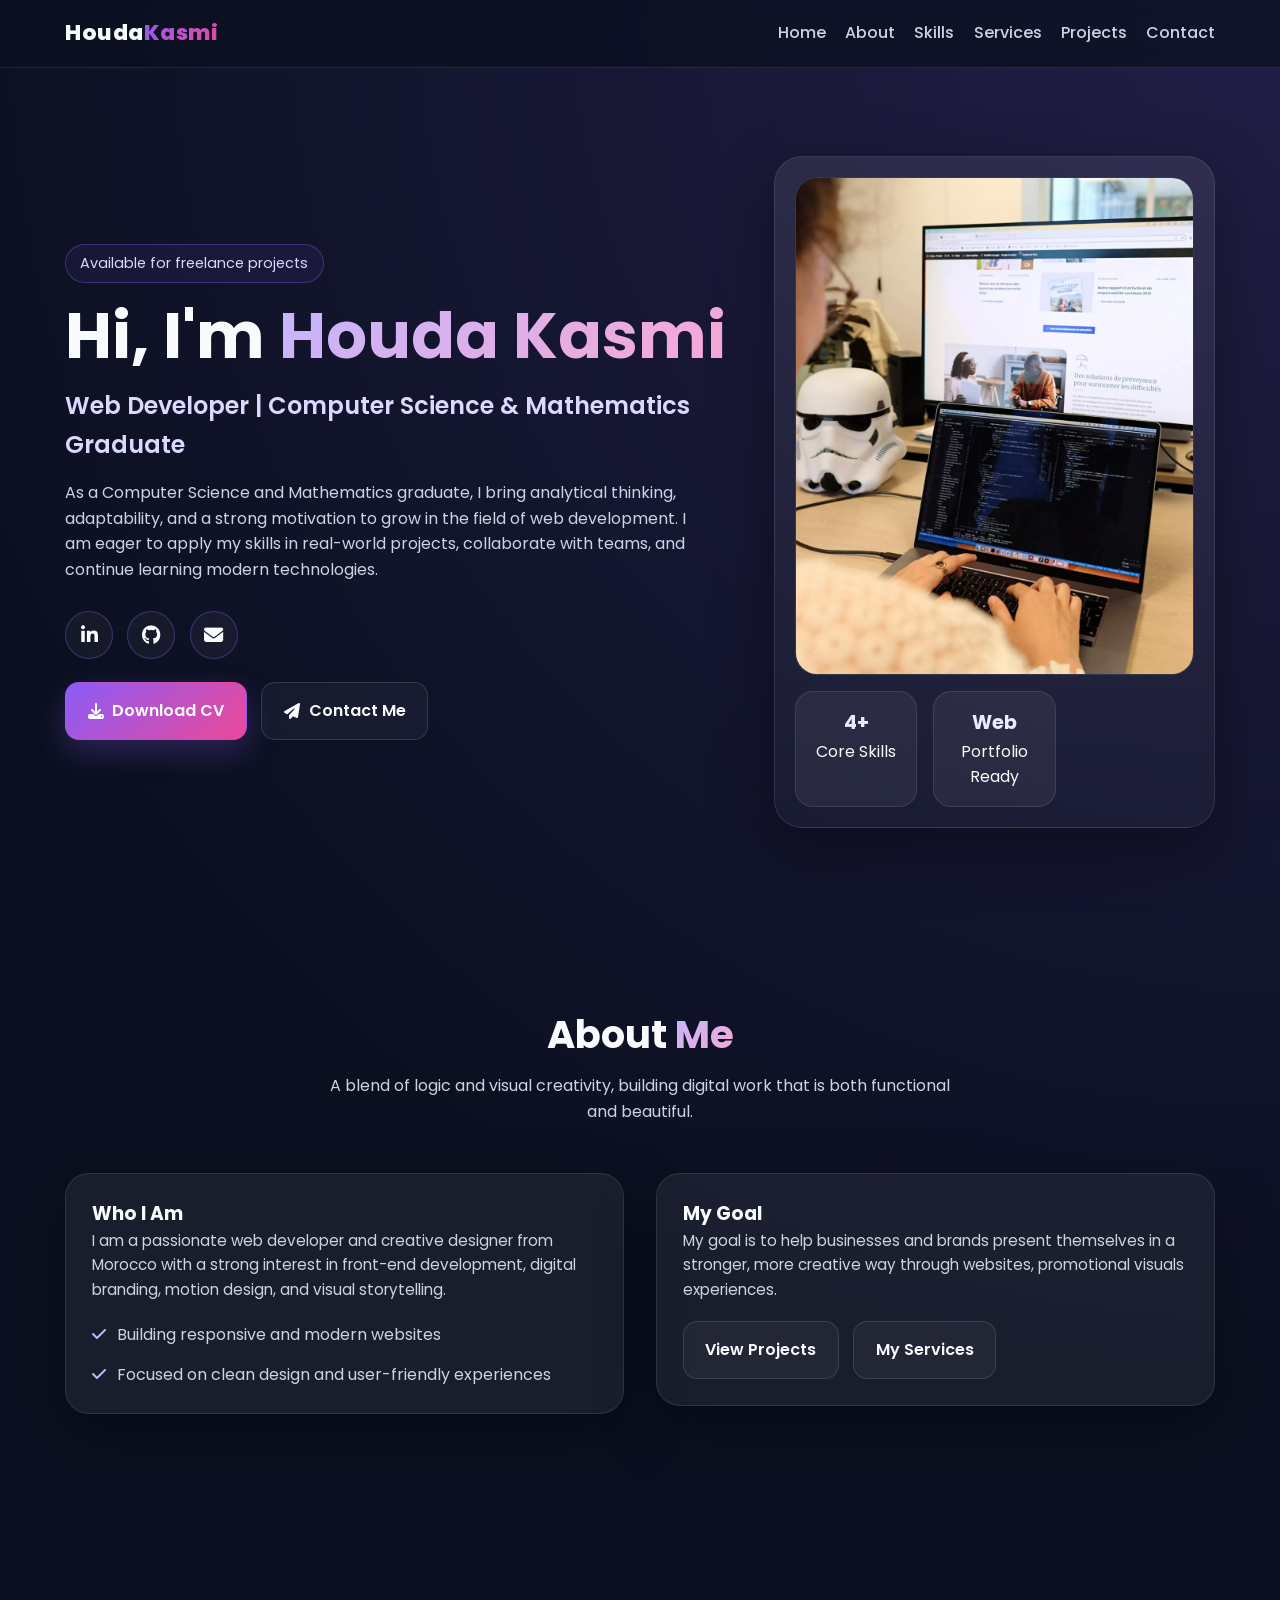
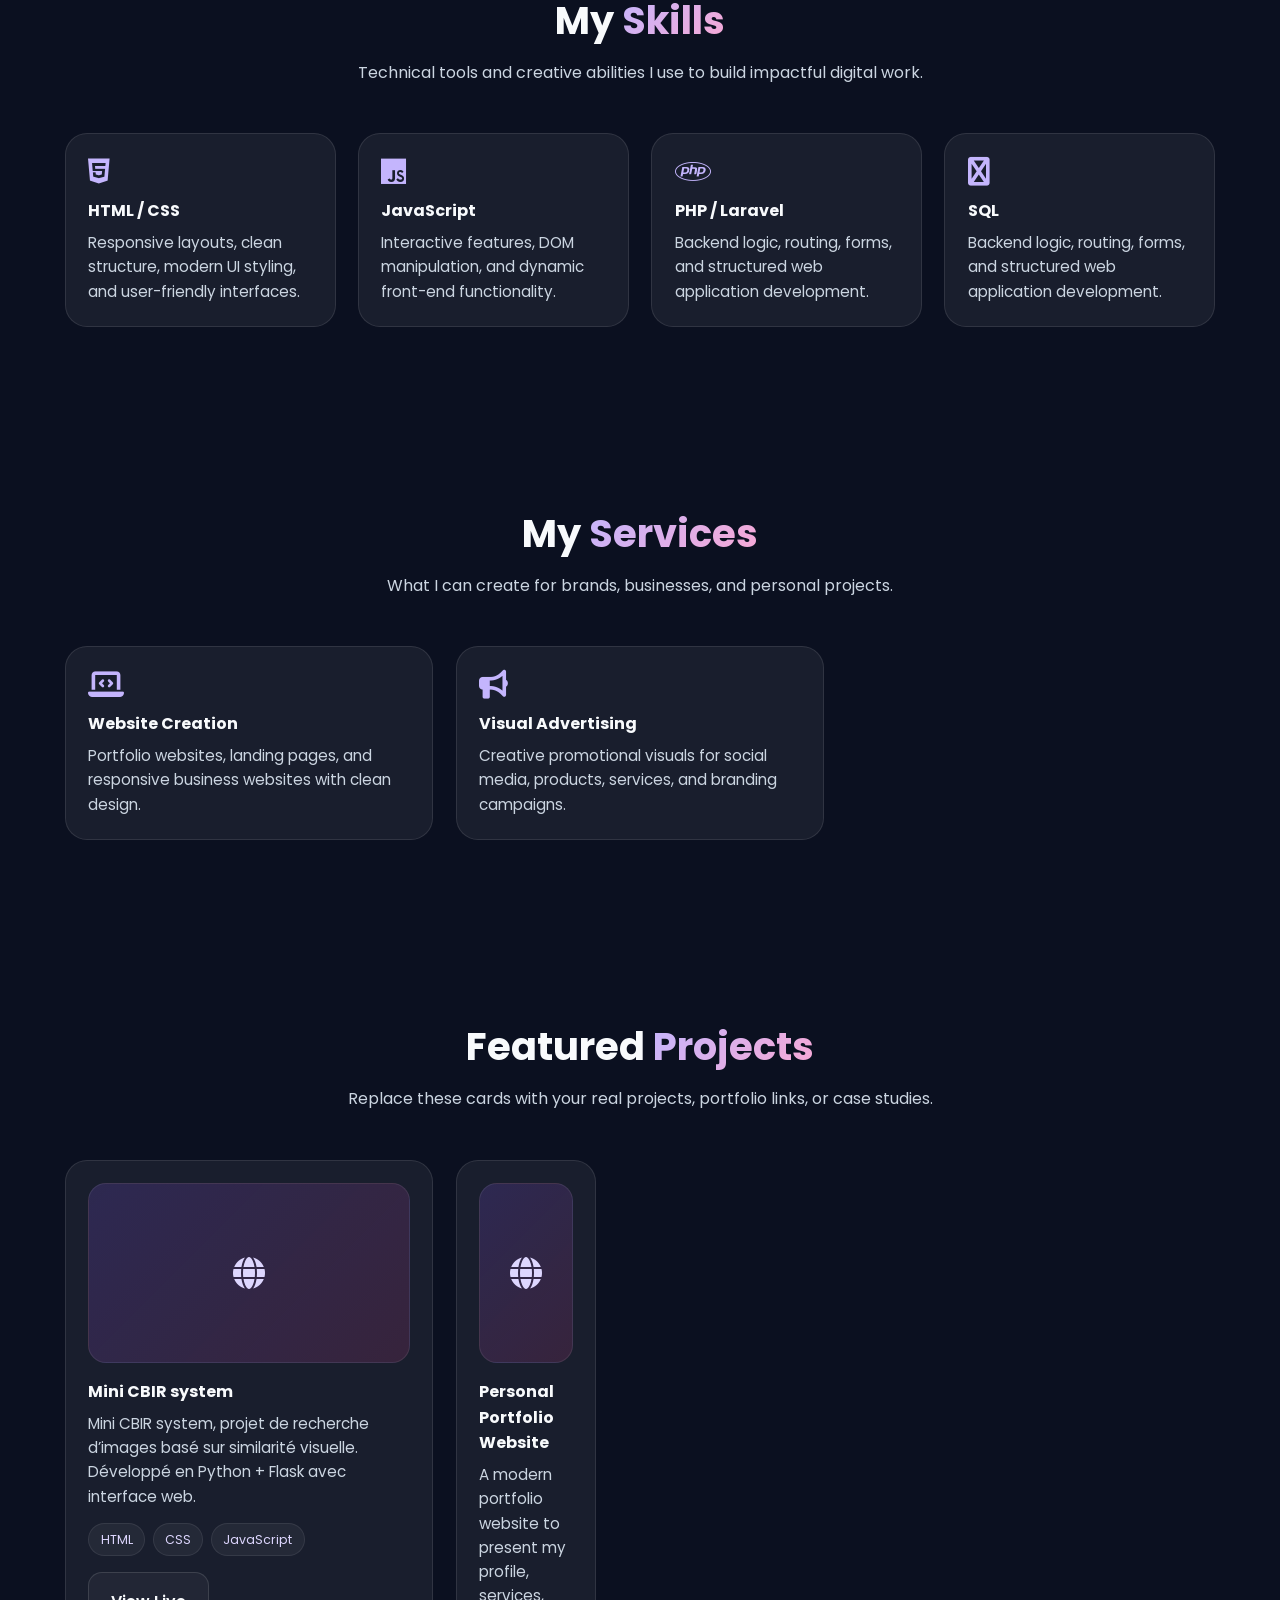
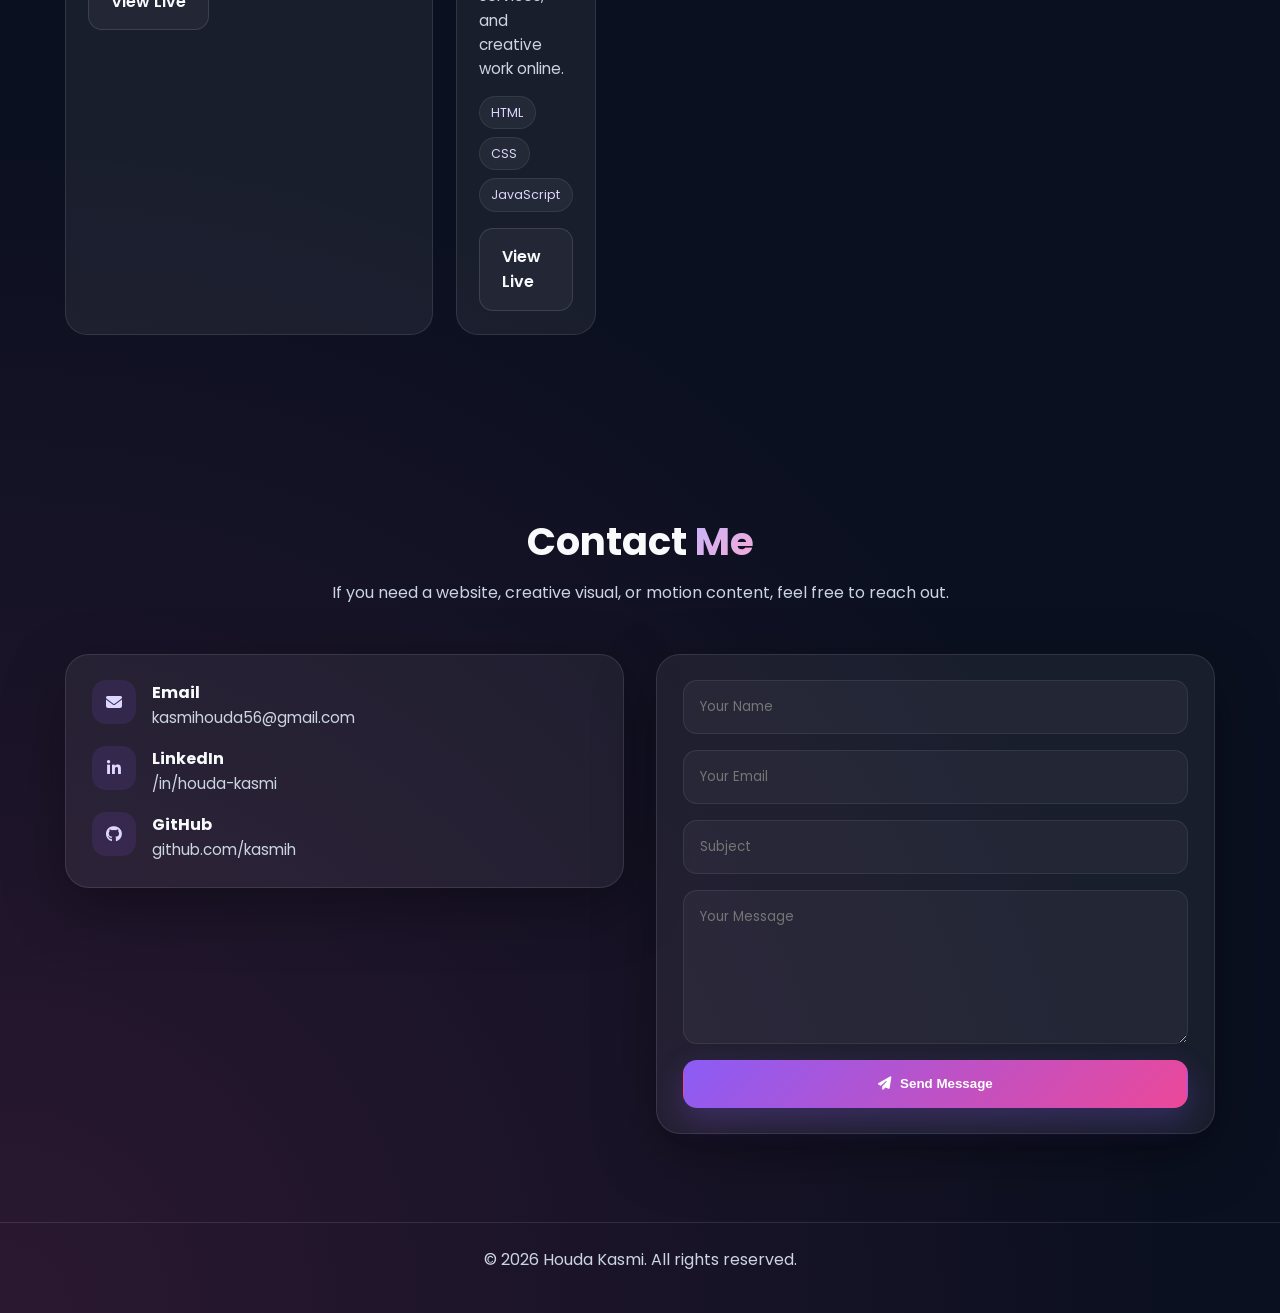
==== commit 1eada11b: "Update print statement from 'Hello' to 'Goodbye'" ====
--- a/index.html
+++ b/index.html
@@ -622,8 +622,7 @@
           <h2>Featured <span class="gradient-text">Projects</span></h2>
           <p>Replace these cards with your real projects, portfolio links, or case studies.</p>
         </div>
-
-        <div class="projects-grid">
+<div class="projects-grid">
          <div class="project">
           <div class="project-top"><i class="fa-solid fa-globe"></i></div>
             <h4>Mini CBIR system</h4>
@@ -635,6 +634,8 @@
             </div>
             <a href="https://kasmih.github.io/mini-CBIR/" target="_blank" rel="noopener noreferrer" class="btn btn-secondary">View Live</a>
           </div>
+        
+        <div class="projects-grid">
           <div class="project">
             <div class="project-top"><i class="fa-solid fa-globe"></i></div>
             <h4>Personal Portfolio Website</h4>
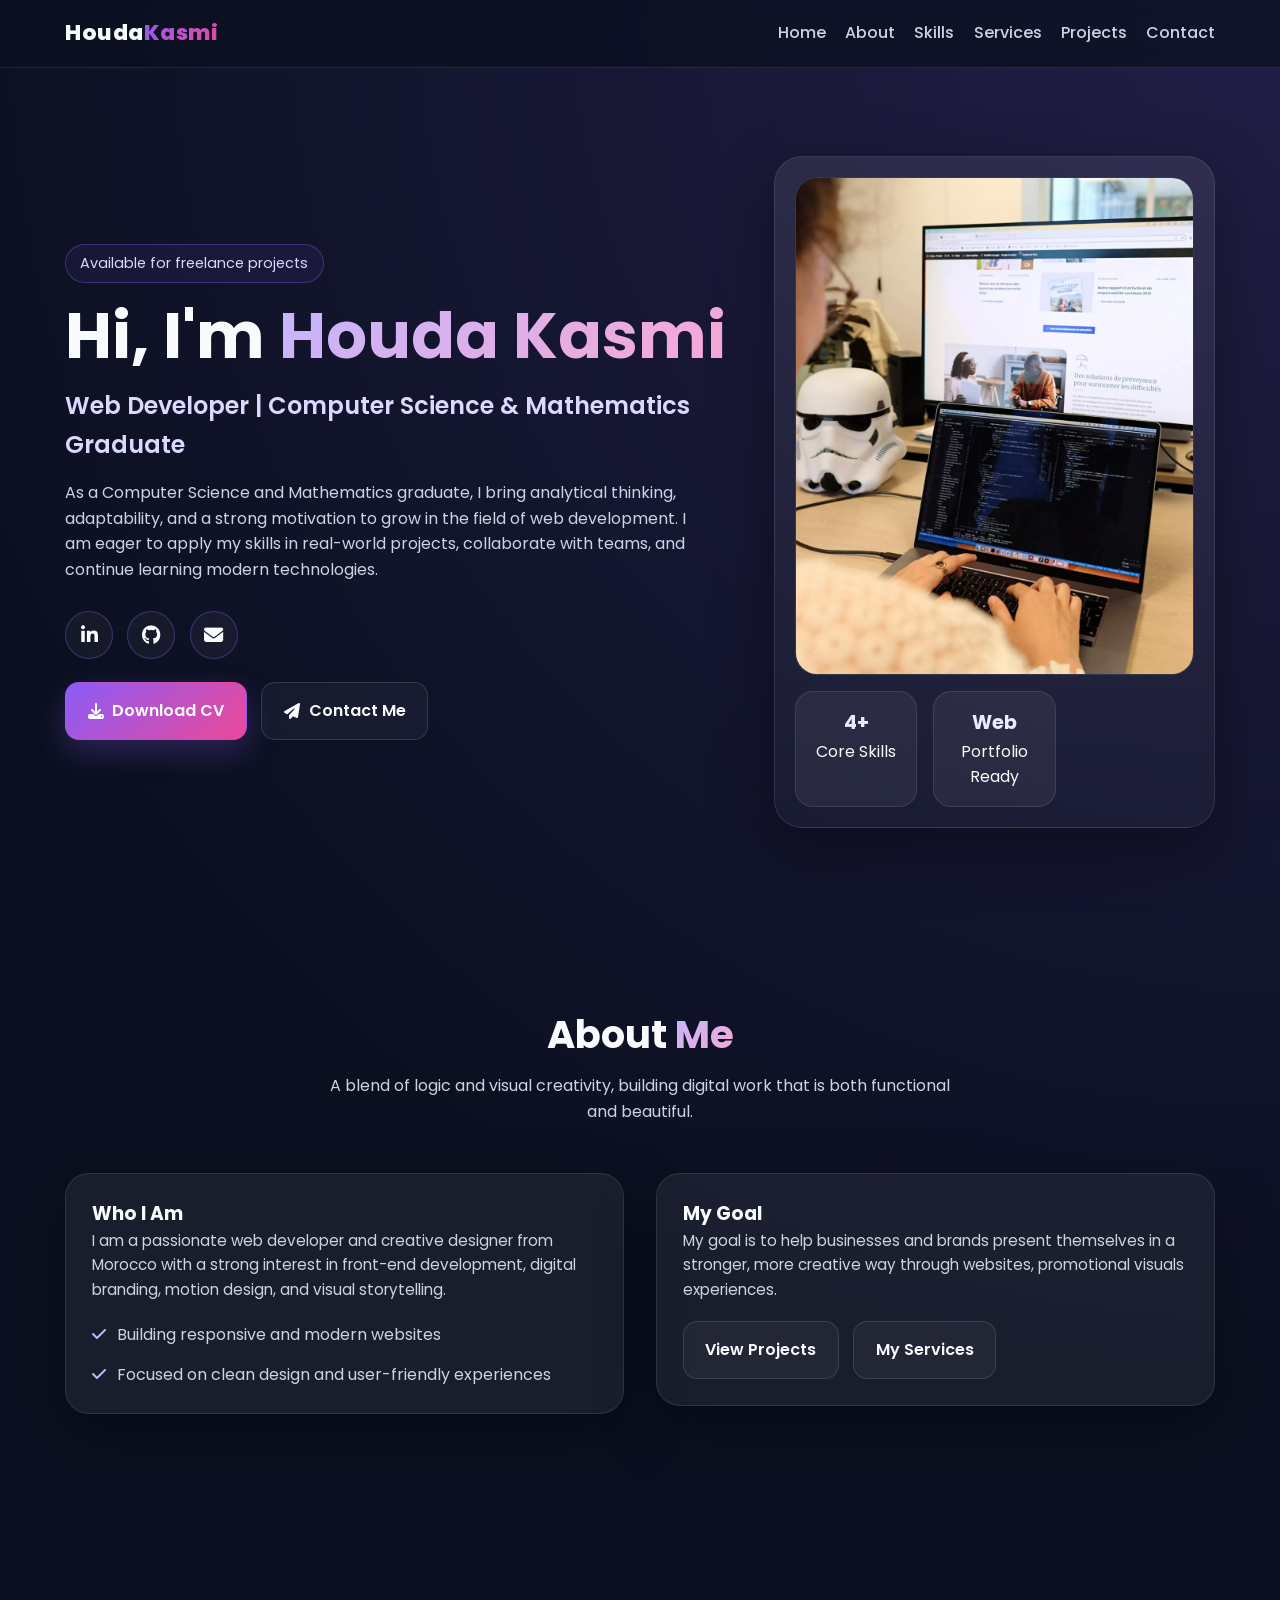
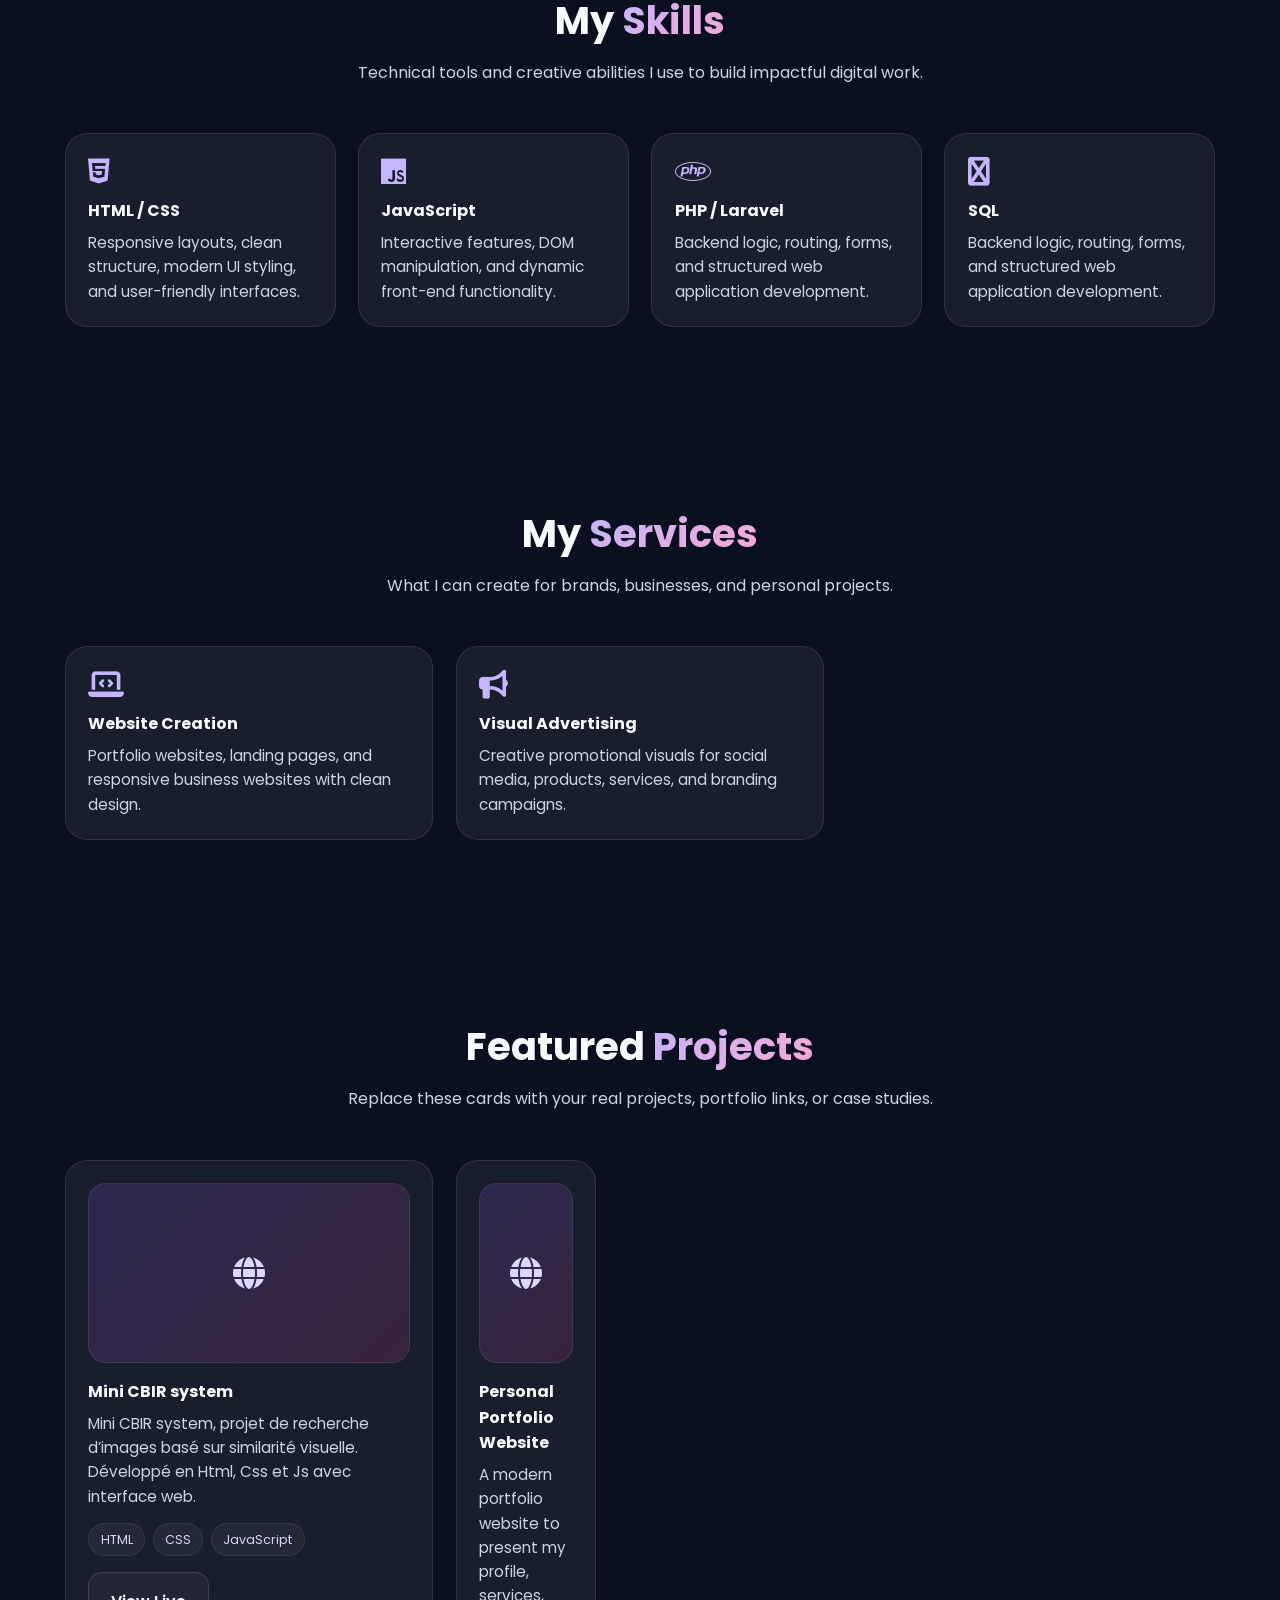
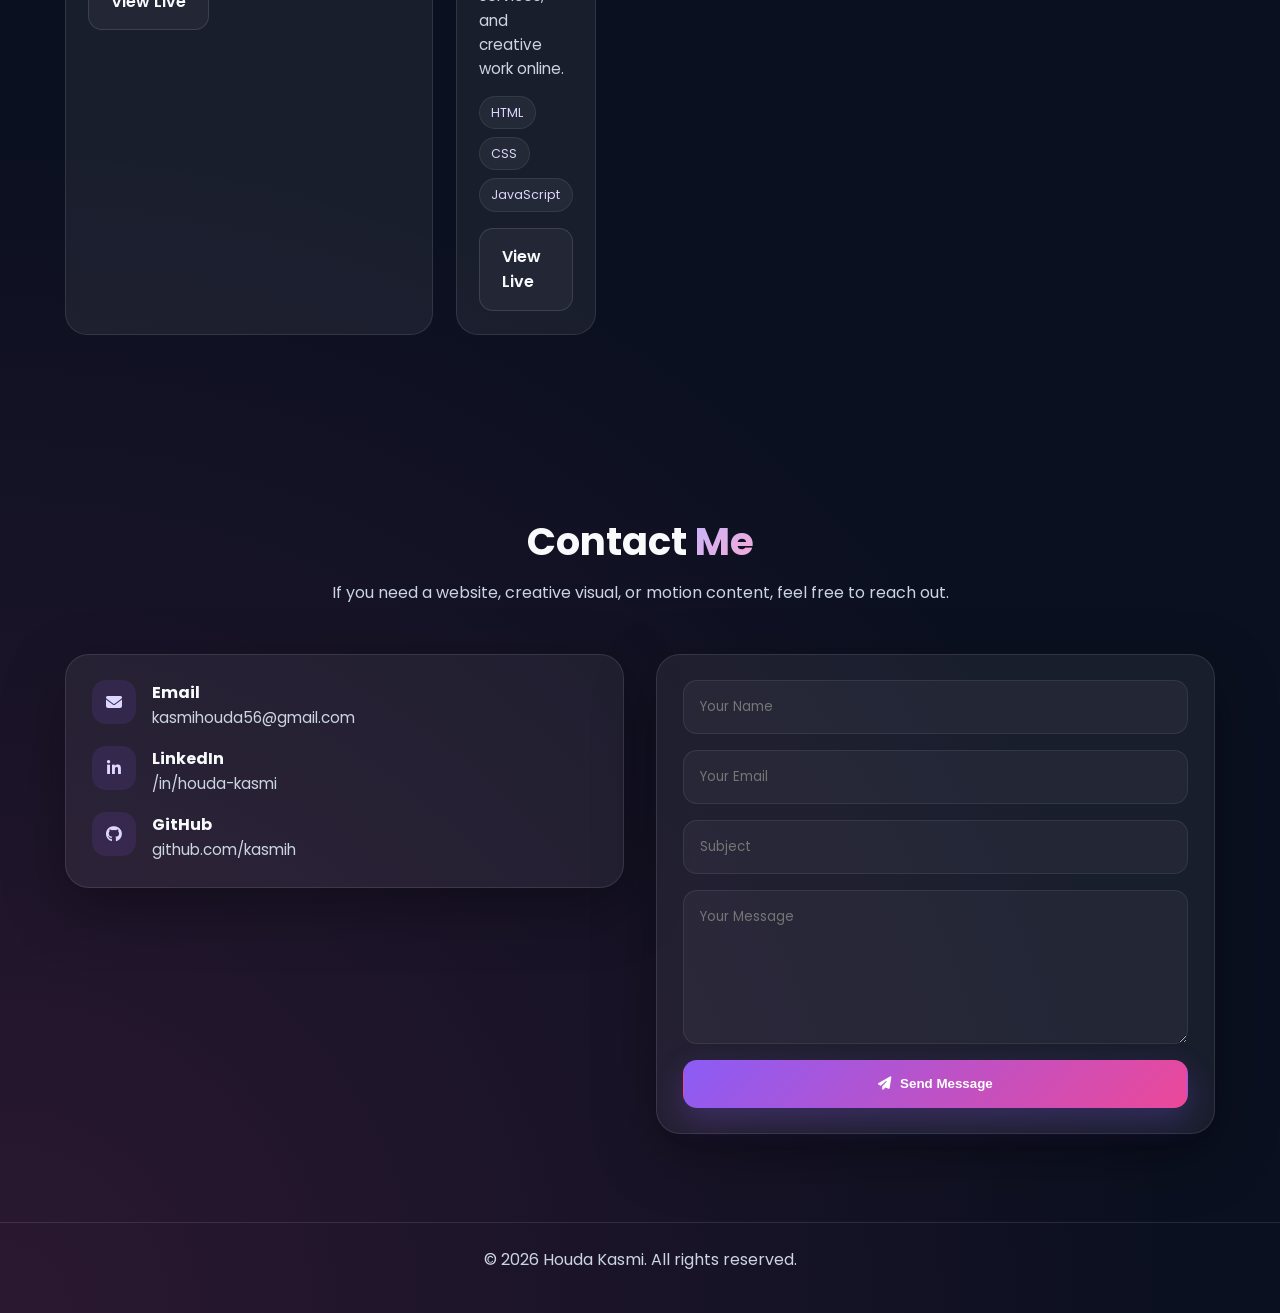
==== commit 80e82c63: "Update index.html" ====
--- a/index.html
+++ b/index.html
@@ -626,7 +626,7 @@
          <div class="project">
           <div class="project-top"><i class="fa-solid fa-globe"></i></div>
             <h4>Mini CBIR system</h4>
-            <p>Mini CBIR system, projet de recherche d’images basé sur similarité visuelle. Développé en Python + Flask avec interface web.</p>
+            <p>Mini CBIR system, projet de recherche d’images basé sur similarité visuelle. Développé en Html, Css et Js avec interface web.</p>
             <div class="project-tags">
               <span class="tag">HTML</span>
               <span class="tag">CSS</span>
